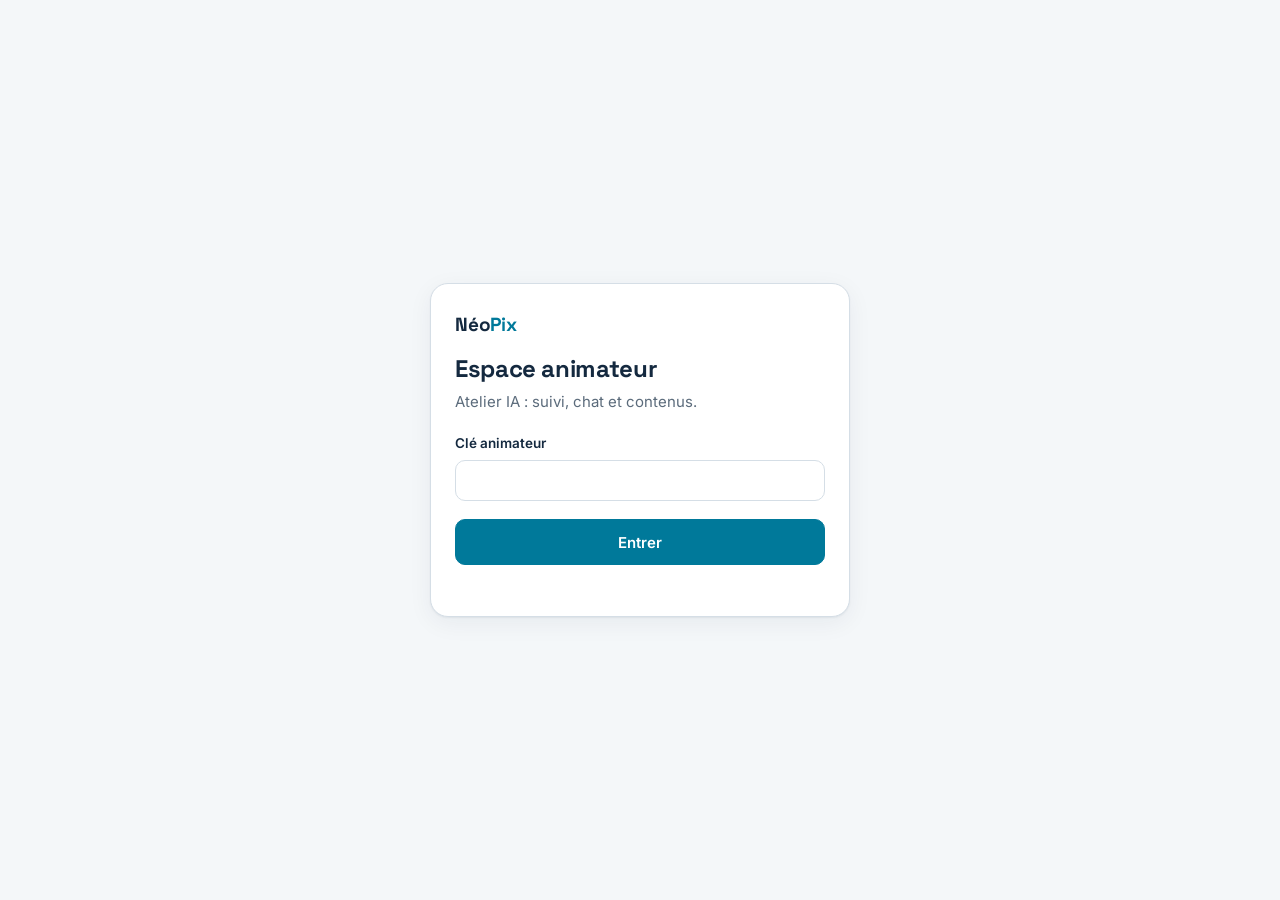
==== admin.html @ 46aa5258 "Add files via upload" ====
<!doctype html>
<html lang="fr">
<head>
<meta charset="utf-8">
<meta name="viewport" content="width=device-width,initial-scale=1,viewport-fit=cover">
<meta name="robots" content="noindex,nofollow">
<title>Animateur · Atelier IA NéoPix</title>
<link rel="preconnect" href="https://fonts.googleapis.com">
<link rel="stylesheet" href="https://fonts.googleapis.com/css2?family=Inter:wght@400;500;600&family=Space+Grotesk:wght@500;700&display=swap">
<link rel="stylesheet" href="style.css">
<style>
.wrap{max-width:1180px;margin:0 auto;padding:20px 16px 80px}
.tabs{display:flex;gap:4px;border-bottom:1px solid var(--line);margin:0 0 20px;overflow-x:auto}
.tabs button{border:0;background:transparent;color:var(--muted);font:600 14px var(--font-body);padding:12px 14px;border-bottom:2px solid transparent;cursor:pointer;white-space:nowrap}
.tabs button[aria-selected="true"]{color:var(--accent);border-bottom-color:var(--accent)}
.toolbar{display:flex;gap:10px;align-items:center;flex-wrap:wrap;margin:0 0 16px}
.toolbar select{width:auto;min-width:220px}
.stats{display:grid;grid-template-columns:repeat(auto-fit,minmax(150px,1fr));gap:10px;margin:0 0 18px}
.stat{background:var(--surface);border:1px solid var(--line);border-radius:var(--radius);padding:12px 14px}
.stat .v{font:700 26px var(--font-display);line-height:1.1}
.stat .l{font-size:12.5px;color:var(--muted)}
.card{background:var(--surface);border:1px solid var(--line);border-radius:var(--radius);box-shadow:var(--shadow)}
table{width:100%;border-collapse:collapse;font-size:14px}
th{text-align:left;font-size:12px;text-transform:uppercase;letter-spacing:.06em;color:var(--muted);font-weight:600;padding:10px 12px;border-bottom:1px solid var(--line)}
td{padding:10px 12px;border-bottom:1px solid var(--line);vertical-align:top}
tr:last-child td{border-bottom:0}
.dot{display:inline-block;width:9px;height:9px;border-radius:50%;background:var(--line);margin-right:6px}
.dot.on{background:var(--ok);box-shadow:0 0 0 3px var(--ok-soft)}
.minibar{display:flex;gap:3px}
.minibar i{width:16px;height:8px;border-radius:2px;background:var(--line)}
.minibar i.d{background:var(--ok)}
.minibar i.c{background:var(--accent)}
.detail{background:var(--surface-2);font-size:13.5px}
.detail dl{display:grid;grid-template-columns:minmax(160px,260px) 1fr;gap:6px 14px;margin:0}
.detail dt{color:var(--muted)}
.detail dd{margin:0;white-space:pre-wrap}
.tablewrap{overflow-x:auto}
.grid2{display:grid;grid-template-columns:300px minmax(0,1fr);gap:18px}
.modlist{list-style:none;margin:0;padding:8px}
.modlist li{display:flex;align-items:center;gap:6px;padding:4px}
.modlist li button.pick{flex:1;text-align:left;border:0;background:transparent;font:inherit;color:var(--ink);padding:8px 10px;border-radius:8px;cursor:pointer}
.modlist li button.pick[aria-current="true"]{background:var(--accent-soft);font-weight:600}
.editor{padding:18px}
.editor .two{display:grid;grid-template-columns:1fr 160px;gap:12px}
.field>.mediarow{display:flex;gap:8px;align-items:center;margin:0}
.mediarow input{flex:1}
.promptItem{display:flex;gap:8px;margin:0 0 8px}
.promptItem textarea{min-height:70px}
.help{font-size:12.5px;color:var(--muted);margin:-8px 0 14px}
.preview{border-top:1px solid var(--line);margin-top:18px;padding-top:18px}
.preview .module{padding:0;max-width:none}
.chatpanel{height:560px;display:flex;flex-direction:column;position:static;border:1px solid var(--line);border-radius:var(--radius)}
.sess{padding:14px 16px;border-bottom:1px solid var(--line);display:grid;grid-template-columns:1fr 1fr auto;gap:10px;align-items:end}
.sess:last-child{border-bottom:0}
.linkbox{font-size:13px;word-break:break-all;color:var(--muted);grid-column:1/-1}
@media (max-width:860px){.grid2{grid-template-columns:1fr}.sess{grid-template-columns:1fr}.editor .two{grid-template-columns:1fr}.detail dl{grid-template-columns:1fr}}
</style>
</head>
<body>

<section class="gate" id="gate" hidden>
  <form class="card" id="keyForm" style="width:100%;max-width:420px;padding:28px 24px;border-radius:18px">
    <div class="brand">Néo<b>Pix</b></div>
    <h1 style="font-size:24px;margin:18px 0 6px">Espace animateur</h1>
    <p class="muted" style="margin:0 0 20px">Atelier IA : suivi, chat et contenus.</p>
    <label class="field"><span>Clé animateur</span><input type="password" id="key" autocomplete="current-password" required></label>
    <button class="btn primary" type="submit" style="width:100%">Entrer</button>
    <p class="err" id="keyErr" role="alert"></p>
  </form>
</section>

<div id="app" hidden>
  <header class="topbar">
    <div class="brand">Néo<b>Pix</b></div>
    <div class="sp"><div class="session">Atelier IA · espace animateur</div></div>
    <a class="btn sm" href="./" target="_blank" rel="noopener">Voir l'espace participant</a>
    <button class="btn sm ghost" id="logout">Déconnexion</button>
  </header>

  <div class="wrap">
    <div class="tabs" role="tablist">
      <button role="tab" data-tab="suivi" aria-selected="true">Suivi en direct</button>
      <button role="tab" data-tab="chat" aria-selected="false">Chat <span class="badge" id="unread" style="position:static;margin-left:4px" hidden></span></button>
      <button role="tab" data-tab="contenu" aria-selected="false">Contenu</button>
      <button role="tab" data-tab="sessions" aria-selected="false">Sessions et codes</button>
    </div>

    <div class="toolbar" id="sessionBar">
      <label class="small muted" for="sessionSel">Session</label>
      <select id="sessionSel"></select>
      <span class="small muted" id="refreshInfo"></span>
    </div>

    <!-- Suivi -->
    <section data-panel="suivi">
      <div class="stats" id="stats"></div>
      <div class="card tablewrap"><table>
        <thead><tr><th>Participant</th><th>Avancée</th><th>Module en cours</th><th>Activité</th><th>Avis</th><th></th></tr></thead>
        <tbody id="rows"></tbody>
      </table></div>
    </section>

    <!-- Chat -->
    <section data-panel="chat" hidden>
      <div class="chat chatpanel">
        <div class="msgs" id="msgs"><p class="empty" id="msgsEmpty">Aucun message pour cette session.</p></div>
        <form id="chatForm"><textarea id="chatInput" placeholder="Écrire à tous les participants…" maxlength="1000" aria-label="Message"></textarea>
          <button class="btn primary" type="submit">Envoyer</button></form>
      </div>
    </section>

    <!-- Contenu -->
    <section data-panel="contenu" hidden>
      <div class="grid2">
        <div class="card">
          <ul class="modlist" id="modList"></ul>
          <div style="padding:0 12px 12px"><button class="btn sm" id="addMod" style="width:100%">+ Ajouter un module</button></div>
        </div>
        <form class="card editor" id="modForm">
          <div class="two">
            <label class="field"><span>Titre</span><input type="text" id="fTitle" maxlength="120" required></label>
            <label class="field"><span>Durée</span><input type="text" id="fDuration" maxlength="20" placeholder="15 min"></label>
          </div>
          <label class="field"><span>Résumé (une phrase)</span><input type="text" id="fSummary" maxlength="240"></label>
          <label class="field"><span>Présentation</span><textarea id="fBody" rows="12"></textarea></label>
          <p class="help">Mise en forme : <code>## Titre</code>, <code>- liste</code>, <code>1. liste numérotée</code>, <code>&gt; encadré</code>, <code>**gras**</code>, <code>[[plan]]</code> pour les 3 champs du plan d'action.</p>
          <label class="field"><span>Image (lien ou fichier)</span>
            <span class="mediarow"><input type="url" id="fImage" placeholder="https://… ou laisser vide pour l'illustration par défaut">
              <label class="btn sm">Importer<input type="file" accept="image/*" id="upImage" hidden></label></span></label>
          <label class="field"><span>Vidéo (YouTube, Vimeo ou fichier)</span>
            <span class="mediarow"><input type="url" id="fVideo" placeholder="https://www.youtube.com/watch?v=…">
              <label class="btn sm">Importer<input type="file" accept="video/mp4,video/webm" id="upVideo" hidden></label></span></label>
          <p class="help">Une vidéo remplace l'image en haut du module. Conseil : mettez vos vidéos sur YouTube en « non répertoriée », c'est gratuit et plus fluide. Import direct : 50 Mo maximum.</p>
          <div class="field"><span style="display:block;font-weight:600;font-size:13.5px;margin-bottom:6px">Modèles de demandes à copier</span>
            <div id="fPrompts"></div><button class="btn sm" type="button" id="addPrompt">+ Ajouter un modèle</button></div>
          <label class="field"><span>Type</span><select id="fKind"><option value="lesson">Module classique</option><option value="feedback">Questionnaire de retour</option></select></label>
          <div class="toolbar" style="margin:8px 0 0">
            <button class="btn primary" type="submit" id="saveMod">Enregistrer</button>
            <button class="btn danger" type="button" id="delMod">Supprimer le module</button>
            <span class="small" id="modStatus"></span>
          </div>
          <div class="preview"><div class="eyebrow">Aperçu</div><div class="module" id="preview"></div></div>
        </form>
      </div>
    </section>

    <!-- Sessions -->
    <section data-panel="sessions" hidden>
      <div class="card" id="sessList"></div>
      <h2 style="font-size:18px;margin:26px 0 10px">Nouvelle session</h2>
      <form class="card" id="newSess" style="padding:16px;display:grid;grid-template-columns:1fr 1fr auto;gap:10px;align-items:end">
        <label class="field" style="margin:0"><span>Nom</span><input type="text" id="nsLabel" placeholder="Atelier du 4 décembre" required></label>
        <label class="field" style="margin:0"><span>Code d'accès</span><input type="text" id="nsCode" placeholder="IA-DEC" required></label>
        <button class="btn primary" type="submit">Créer</button>
        <p class="err" id="nsErr" style="grid-column:1/-1;margin:0"></p>
      </form>
    </section>
  </div>
</div>

<div class="toast" id="toast" hidden role="status"></div>

<script src="shared.js"></script>
<script>
(function () {
  var $ = function (id) { return document.getElementById(id); };
  var KEY_STORE = "neopix_admin_key";
  var A = { key: store(KEY_STORE) || "", data: null, session: store("neopix_atelier_session") || "", tab: "suivi",
            open: {}, editId: null, lastMsg: 0, msgSession: null, unread: 0, timer: null };

  function toast(t) { var el = $("toast"); el.textContent = t; el.hidden = false; clearTimeout(toast.t); toast.t = setTimeout(function () { el.hidden = true; }, 2600); }
  function participantURL(code) { return new URL("./?code=" + encodeURIComponent(code), location.href).href.replace("admin.html", ""); }

  /* ---------- Connexion ---------- */
  $("keyForm").addEventListener("submit", async function (e) {
    e.preventDefault(); $("keyErr").textContent = "";
    A.key = $("key").value.trim();
    try { await load(); store(KEY_STORE, A.key); start(); } catch (err) { $("keyErr").textContent = err.message; }
  });
  $("logout").addEventListener("click", function () { store(KEY_STORE, null); location.reload(); });

  async function load() {
    A.data = await rpc("atelier_admin_overview", { p_key: A.key });
    var ids = A.data.sessions.map(function (s) { return s.id; });
    if (ids.indexOf(A.session) < 0) A.session = ids[0] || "";
    $("refreshInfo").textContent = "Actualisé à " + new Date().toLocaleTimeString("fr-FR");
  }
  function start() {
    $("gate").hidden = true; $("app").hidden = false;
    renderAll(); pollChat();
    clearInterval(A.timer);
    A.timer = setInterval(async function () {
      if (document.hidden) return;
      try { await load(); if (A.tab === "suivi") renderSuivi(); renderSessionSel(); } catch (e) {}
      pollChat();
    }, 5000);
  }

  /* ---------- Onglets ---------- */
  document.querySelectorAll("[data-tab]").forEach(function (b) {
    b.addEventListener("click", function () {
      A.tab = b.dataset.tab;
      document.querySelectorAll("[data-tab]").forEach(function (x) { x.setAttribute("aria-selected", x === b); });
      document.querySelectorAll("[data-panel]").forEach(function (p) { p.hidden = p.dataset.panel !== A.tab; });
      $("sessionBar").hidden = A.tab === "contenu" || A.tab === "sessions";
      if (A.tab === "chat") { A.unread = 0; updateBadge(); var box = $("msgs"); box.scrollTop = box.scrollHeight; }
      renderAll();
    });
  });

  function curSession() { return (A.data.sessions || []).find(function (s) { return s.id === A.session; }); }
  function renderAll() { renderSessionSel(); renderSuivi(); renderModList(); renderSessions(); }

  function renderSessionSel() {
    var sel = $("sessionSel"), html = A.data.sessions.map(function (s) {
      return '<option value="' + s.id + '"' + (s.id === A.session ? " selected" : "") + '>' + esc(s.label) + " · code " + esc(s.code) + (s.active ? "" : " (fermée)") + "</option>";
    }).join("");
    if (sel.dataset.h !== html) { sel.innerHTML = html; sel.dataset.h = html; }
  }
  $("sessionSel").addEventListener("change", function () {
    A.session = this.value; store("neopix_atelier_session", A.session);
    A.lastMsg = 0; $("msgs").innerHTML = '<p class="empty" id="msgsEmpty">Aucun message pour cette session.</p>';
    renderSuivi(); pollChat();
  });

  /* ---------- Suivi ---------- */
  function online(p) { return Date.now() - new Date(p.last_seen).getTime() < 60000; }
  function renderSuivi() {
    var s = curSession(), mods = A.data.modules;
    if (!s) { $("stats").innerHTML = ""; $("rows").innerHTML = '<tr><td colspan="6" class="muted">Créez d\'abord une session dans l\'onglet « Sessions et codes ».</td></tr>'; return; }
    var ps = s.participants, n = ps.length;
    var doneCount = function (p) { var d = (p.progress && p.progress.done) || {}; return mods.filter(function (m) { return d[m.id]; }).length; };
    var fb = ps.filter(function (p) { return p.feedback && p.feedback.note; });
    var avgNote = fb.length ? (fb.reduce(function (a, p) { return a + (+p.feedback.note || 0); }, 0) / fb.length).toFixed(1) : "–";
    var pay = fb.filter(function (p) { return p.feedback.prix && p.feedback.prix !== "Rien"; }).length;
    var suite = fb.filter(function (p) { return p.feedback.suite === "Oui, contactez-moi"; }).length;
    var avgProg = n ? Math.round(ps.reduce(function (a, p) { return a + doneCount(p); }, 0) / n / (mods.length || 1) * 100) : 0;
    $("stats").innerHTML = [
      [n, "participants"], [ps.filter(online).length, "en ligne maintenant"], [avgProg + " %", "avancée moyenne"],
      [fb.length + "/" + n, "avis reçus"], [avgNote, "note moyenne /10"],
      [fb.length ? Math.round(pay / fb.length * 100) + " %" : "–", "prêts à payer"], [suite, "demandes de suite"]
    ].map(function (x) { return '<div class="stat"><div class="v">' + x[0] + '</div><div class="l">' + x[1] + "</div></div>"; }).join("");

    if (!n) { $("rows").innerHTML = '<tr><td colspan="6" class="muted">Personne n\'est encore connecté. Lien à partager : <strong>' + esc(participantURL(s.code)) + "</strong></td></tr>"; return; }
    var rows = "";
    ps.forEach(function (p) {
      var d = (p.progress && p.progress.done) || {};
      var cur = mods.find(function (m) { return m.id === p.current_module; });
      var bar = mods.map(function (m) { return '<i class="' + (d[m.id] ? "d" : m.id === p.current_module ? "c" : "") + '" title="' + esc(m.title) + '"></i>'; }).join("");
      rows += '<tr><td><strong>' + esc(p.name) + "</strong><br><span class=\"muted small\">" + esc(p.business || "—") + "</span></td>" +
        '<td><div class="minibar">' + bar + '</div><span class="small muted">' + doneCount(p) + "/" + mods.length + "</span></td>" +
        "<td>" + (cur ? esc(cur.title) : "—") + "</td>" +
        '<td><span class="dot' + (online(p) ? " on" : "") + '"></span>' + (online(p) ? "En ligne" : timeAgo(p.last_seen)) + "</td>" +
        "<td>" + (p.feedback && p.feedback.note ? "<strong>" + esc(p.feedback.note) + "/10</strong>" : '<span class="muted">—</span>') + "</td>" +
        '<td><button class="btn sm" data-toggle="' + p.id + '">' + (A.open[p.id] ? "Masquer" : "Détails") + "</button></td></tr>";
      if (A.open[p.id]) {
        var plan = ((p.progress && p.progress.plan) || []).filter(Boolean);
        var items = [["Plan d'action", plan.length ? plan.map(function (x, i) { return (i + 1) + ". " + x; }).join("\n") : "Pas encore rempli"],
                     ["Connecté depuis", new Date(p.created_at).toLocaleString("fr-FR")]];
        FEEDBACK_QUESTIONS.forEach(function (q) { if (p.feedback && p.feedback[q.id]) items.push([q.label, p.feedback[q.id]]); });
        rows += '<tr class="detail"><td colspan="6"><dl>' + items.map(function (x) { return "<dt>" + esc(x[0]) + "</dt><dd>" + esc(x[1]) + "</dd>"; }).join("") + "</dl>" +
          '<button class="btn sm danger" style="margin-top:12px" data-delp="' + p.id + '">Retirer ce participant</button></td></tr>';
      }
    });
    $("rows").innerHTML = rows;
  }
  $("rows").addEventListener("click", async function (e) {
    var t = e.target.closest("[data-toggle]"), d = e.target.closest("[data-delp]");
    if (t) { A.open[t.dataset.toggle] = !A.open[t.dataset.toggle]; renderSuivi(); }
    if (d && confirm("Retirer ce participant et ses réponses ? Cette action est définitive.")) {
      try { await rpc("atelier_admin_participant_delete", { p_key: A.key, p_id: d.dataset.delp }); await load(); renderSuivi(); toast("Participant retiré."); } catch (err) { toast(err.message); }
    }
  });

  /* ---------- Chat ---------- */
  function updateBadge() { var b = $("unread"); b.hidden = !A.unread; b.textContent = A.unread; }
  async function pollChat() {
    if (!A.session) return;
    var sid = A.session;
    try {
      var list = await rpc("atelier_chat", { p_token: null, p_key: A.key, p_session: sid, p_after: A.lastMsg });
      if (sid !== A.session || !list.length) return;
      var box = $("msgs"), first = A.lastMsg === 0;
      $("msgsEmpty") && ($("msgsEmpty").hidden = true);
      list.forEach(function (m) {
        if (m.id <= A.lastMsg) return; A.lastMsg = m.id;
        var el = document.createElement("div");
        el.className = "msg" + (m.is_staff ? " mine" : "");
        el.innerHTML = '<p class="who">' + (m.is_staff ? "Vous (animateur)" : esc(m.author)) + " · " + hhmm(m.created_at) + '</p><div class="bubble"></div>';
        el.querySelector(".bubble").textContent = m.body; box.appendChild(el);
        if (!first && !m.is_staff && A.tab !== "chat") A.unread++;
      });
      updateBadge(); box.scrollTop = box.scrollHeight;
    } catch (e) {}
  }
  $("chatForm").addEventListener("submit", async function (e) {
    e.preventDefault(); var t = $("chatInput").value.trim(); if (!t || !A.session) return;
    $("chatInput").value = "";
    try { await rpc("atelier_send", { p_token: null, p_key: A.key, p_session: A.session, p_body: t }); pollChat(); }
    catch (err) { $("chatInput").value = t; toast(err.message); }
  });
  $("chatInput").addEventListener("keydown", function (e) { if (e.key === "Enter" && !e.shiftKey) { e.preventDefault(); $("chatForm").requestSubmit(); } });

  /* ---------- Contenu ---------- */
  function renderModList() {
    var mods = A.data.modules;
    if (!A.editId && mods[0]) { A.editId = mods[0].id; fillForm(mods[0]); }
    $("modList").innerHTML = mods.map(function (m, i) {
      return '<li><button class="pick" type="button" data-pick="' + esc(m.id) + '" aria-current="' + (m.id === A.editId) + '">' + (i + 1) + ". " + esc(m.title) + "</button>" +
        '<button class="btn sm ghost" type="button" data-move="' + i + ':-1" aria-label="Monter"' + (i ? "" : " disabled") + ">↑</button>" +
        '<button class="btn sm ghost" type="button" data-move="' + i + ':1" aria-label="Descendre"' + (i < mods.length - 1 ? "" : " disabled") + ">↓</button></li>";
    }).join("");
  }
  $("modList").addEventListener("click", async function (e) {
    var p = e.target.closest("[data-pick]"), mv = e.target.closest("[data-move]");
    if (p) { var m = A.data.modules.find(function (x) { return x.id === p.dataset.pick; }); A.editId = m.id; fillForm(m); renderModList(); }
    if (mv) {
      var parts = mv.dataset.move.split(":"), i = +parts[0], j = i + (+parts[1]), mods = A.data.modules.slice();
      var tmp = mods[i]; mods[i] = mods[j]; mods[j] = tmp;
      try {
        for (var k = 0; k < mods.length; k++) {
          if (mods[k].position !== (k + 1) * 10) await rpc("atelier_admin_module", { p_key: A.key, p_module: Object.assign({}, mods[k], { position: (k + 1) * 10 }) });
        }
        await load(); renderModList();
      } catch (err) { toast(err.message); }
    }
  });
  $("addMod").addEventListener("click", function () {
    A.editId = "";
    fillForm({ id: "", title: "Nouveau module", duration: "10 min", summary: "", body: "## Titre de section\nVotre texte ici.", prompts: [], image_url: "", video_url: "", kind: "lesson",
               position: ((A.data.modules.length + 1) * 10) });
    renderModList(); $("fTitle").focus(); $("fTitle").select();
  });

  function promptRow(v) {
    var d = document.createElement("div"); d.className = "promptItem";
    d.innerHTML = '<textarea maxlength="2000" aria-label="Modèle de demande"></textarea><button class="btn sm ghost" type="button" aria-label="Supprimer ce modèle">✕</button>';
    d.querySelector("textarea").value = v || "";
    d.querySelector("button").onclick = function () { d.remove(); updatePreview(); };
    d.querySelector("textarea").addEventListener("input", updatePreview);
    $("fPrompts").appendChild(d);
  }
  $("addPrompt").addEventListener("click", function () { promptRow(""); });

  var editing = null;
  function fillForm(m) {
    editing = m;
    $("fTitle").value = m.title || ""; $("fDuration").value = m.duration || ""; $("fSummary").value = m.summary || "";
    $("fBody").value = m.body || ""; $("fImage").value = m.image_url || ""; $("fVideo").value = m.video_url || ""; $("fKind").value = m.kind || "lesson";
    $("fPrompts").innerHTML = ""; (m.prompts || []).forEach(promptRow);
    $("delMod").hidden = !m.id; $("modStatus").textContent = "";
    updatePreview();
  }
  function formModule() {
    return { id: editing && editing.id || "", position: editing && editing.position || 100,
      title: $("fTitle").value.trim(), duration: $("fDuration").value.trim(), summary: $("fSummary").value.trim(), body: $("fBody").value,
      image_url: $("fImage").value.trim(), video_url: $("fVideo").value.trim(), kind: $("fKind").value,
      prompts: Array.prototype.map.call($("fPrompts").querySelectorAll("textarea"), function (t) { return t.value.trim(); }).filter(Boolean) };
  }
  function updatePreview() {
    var m = formModule(), idx = Math.max(0, A.data.modules.findIndex(function (x) { return x.id === m.id; }));
    $("preview").innerHTML = '<h1 style="font-size:26px">' + esc(m.title) + "</h1>" + (m.summary ? '<p class="lead">' + esc(m.summary) + "</p>" : "") +
      (m.video_url ? videoHTML(m.video_url) : m.image_url ? '<div class="media"><img src="' + esc(m.image_url) + '" alt=""></div>' : '<div class="media">' + defaultArt(idx) + "</div>") +
      '<div class="body">' + renderBody(m.body).replace('<div data-slot="plan"></div>', '<div class="plan muted small">[Ici : les 3 champs du plan d\'action]</div>') + "</div>" +
      (m.prompts.length ? '<section class="prompts"><h2>Modèles à copier</h2>' + m.prompts.map(function (p) { return '<div class="prompt"><p>' + esc(p) + "</p></div>"; }).join("") + "</section>" : "") +
      (m.kind === "feedback" ? '<div class="plan muted small">[Ici : le questionnaire de retour en ' + FEEDBACK_QUESTIONS.length + " questions]</div>" : "");
  }
  ["fTitle", "fSummary", "fBody", "fImage", "fVideo", "fKind"].forEach(function (id) { $(id).addEventListener("input", function () { clearTimeout(updatePreview.t); updatePreview.t = setTimeout(updatePreview, 250); }); });

  $("modForm").addEventListener("submit", async function (e) {
    e.preventDefault(); $("saveMod").disabled = true; $("modStatus").textContent = "Enregistrement…";
    try {
      var id = await rpc("atelier_admin_module", { p_key: A.key, p_module: formModule() });
      await load(); A.editId = id; fillForm(A.data.modules.find(function (m) { return m.id === id; })); renderModList();
      $("modStatus").textContent = "Enregistré ✓ Les participants le voient au prochain changement de module.";
    } catch (err) { $("modStatus").textContent = err.message; }
    $("saveMod").disabled = false;
  });
  $("delMod").addEventListener("click", async function () {
    if (!editing || !editing.id || !confirm("Supprimer définitivement le module « " + editing.title + " » ?")) return;
    try { await rpc("atelier_admin_module_delete", { p_key: A.key, p_id: editing.id }); await load(); A.editId = null; renderModList(); toast("Module supprimé."); } catch (err) { toast(err.message); }
  });

  async function upload(file, field) {
    if (file.size > 50 * 1024 * 1024) { toast("Fichier trop lourd (50 Mo maximum). Pour une vidéo, utilisez YouTube."); return; }
    $("modStatus").textContent = "Import en cours…";
    try {
      var ticket = await rpc("atelier_admin_upload_ticket", { p_key: A.key });
      var safe = file.name.toLowerCase().replace(/[^a-z0-9.]+/g, "-").replace(/^-+/, "");
      var path = ticket + "/" + Date.now() + "-" + safe;
      var r = await fetch(SB_URL + "/storage/v1/object/" + MEDIA_BUCKET + "/" + path, { method: "POST",
        headers: { "apikey": SB_KEY, "Authorization": "Bearer " + SB_KEY, "Content-Type": file.type, "x-upsert": "false" }, body: file });
      if (!r.ok) throw new Error("Import refusé (" + r.status + "). Vérifiez le format : image ou vidéo MP4/WebM.");
      $(field).value = SB_URL + "/storage/v1/object/public/" + MEDIA_BUCKET + "/" + path;
      updatePreview(); $("modStatus").textContent = "Fichier importé. Pensez à enregistrer le module.";
    } catch (err) { $("modStatus").textContent = err.message; }
  }
  $("upImage").addEventListener("change", function () { if (this.files[0]) upload(this.files[0], "fImage"); this.value = ""; });
  $("upVideo").addEventListener("change", function () { if (this.files[0]) upload(this.files[0], "fVideo"); this.value = ""; });

  /* ---------- Sessions ---------- */
  function renderSessions() {
    if (A.tab !== "sessions") return;
    var list = A.data.sessions;
    $("sessList").innerHTML = list.length ? list.map(function (s) {
      return '<form class="sess" data-sid="' + s.id + '">' +
        '<label class="field" style="margin:0"><span>Nom</span><input type="text" name="label" value="' + esc(s.label) + '"></label>' +
        '<label class="field" style="margin:0"><span>Code d\'accès</span><input type="text" name="code" value="' + esc(s.code) + '"></label>' +
        '<div class="toolbar" style="margin:0"><label class="small"><input type="checkbox" name="active"' + (s.active ? " checked" : "") + "> Ouverte</label>" +
        '<button class="btn sm primary" type="submit">Enregistrer</button><button class="btn sm danger" type="button" data-dels="' + s.id + '">Supprimer</button></div>' +
        '<div class="linkbox">Lien participant : <strong>' + esc(participantURL(s.code)) + '</strong> <button class="btn sm" type="button" data-copylink="' + esc(participantURL(s.code)) + '">Copier le lien</button> · ' +
        s.participants.length + " participant(s)</div></form>";
    }).join("") : '<p class="muted" style="padding:16px;margin:0">Aucune session.</p>';
  }
  $("sessList").addEventListener("submit", async function (e) {
    e.preventDefault(); var f = e.target;
    try {
      await rpc("atelier_admin_session", { p_key: A.key, p_id: f.dataset.sid, p_label: f.label.value, p_code: f.code.value, p_active: f.active.checked });
      await load(); renderAll(); toast("Session enregistrée.");
    } catch (err) { toast(err.message); }
  });
  $("sessList").addEventListener("click", async function (e) {
    var c = e.target.closest("[data-copylink]"), d = e.target.closest("[data-dels]");
    if (c) navigator.clipboard.writeText(c.dataset.copylink).then(function () { toast("Lien copié."); });
    if (d && confirm("Supprimer cette session, ses participants, leurs réponses et le chat ? Cette action est définitive.")) {
      try { await rpc("atelier_admin_session_delete", { p_key: A.key, p_id: d.dataset.dels }); await load(); renderAll(); toast("Session supprimée."); } catch (err) { toast(err.message); }
    }
  });
  $("newSess").addEventListener("submit", async function (e) {
    e.preventDefault(); $("nsErr").textContent = "";
    try {
      A.session = await rpc("atelier_admin_session", { p_key: A.key, p_id: null, p_label: $("nsLabel").value, p_code: $("nsCode").value, p_active: true });
      store("neopix_atelier_session", A.session); A.lastMsg = 0;
      $("nsLabel").value = ""; $("nsCode").value = ""; await load(); renderAll(); toast("Session créée.");
    } catch (err) { $("nsErr").textContent = err.message; }
  });

  /* ---------- Démarrage ---------- */
  (async function () {
    if (!A.key) { $("gate").hidden = false; return; }
    try { await load(); start(); } catch (err) { $("gate").hidden = false; if (err.code !== "forbidden") $("keyErr").textContent = err.message; }
  })();
})();
</script>
</body>
</html>
---- style.css ----
/* Atelier IA NéoPix — styles communs (participant + animateur) */
:root{
  --bg:#f4f7f9;--surface:#ffffff;--surface-2:#eef3f6;--ink:#14293f;--muted:#5b6b7b;--line:#d5dee6;
  --accent:#00799a;--accent-ink:#ffffff;--accent-soft:#dff1f6;--ok:#1f7a4d;--ok-soft:#e1f3ea;--warn:#a65a00;--warn-soft:#fbeedd;--danger:#b3261e;
  --font-display:"Space Grotesk","Segoe UI",system-ui,sans-serif;--font-body:"Inter","Segoe UI",system-ui,sans-serif;
  --radius:12px;--shadow:0 1px 2px rgba(20,41,63,.06),0 6px 24px rgba(20,41,63,.06);
}
@media (prefers-color-scheme: dark){:root:not([data-theme="light"]){
  --bg:#0c1824;--surface:#12253a;--surface-2:#173049;--ink:#e6eef5;--muted:#98abbc;--line:#27415a;
  --accent:#3cc7e3;--accent-ink:#06202b;--accent-soft:#12394c;--ok:#5fd19b;--ok-soft:#123a2a;--warn:#f0b860;--warn-soft:#3a2c14;--danger:#ff8a80;
  --shadow:none;color-scheme:dark}}
:root[data-theme="dark"]{
  --bg:#0c1824;--surface:#12253a;--surface-2:#173049;--ink:#e6eef5;--muted:#98abbc;--line:#27415a;
  --accent:#3cc7e3;--accent-ink:#06202b;--accent-soft:#12394c;--ok:#5fd19b;--ok-soft:#123a2a;--warn:#f0b860;--warn-soft:#3a2c14;--danger:#ff8a80;
  --shadow:none;color-scheme:dark}
*{box-sizing:border-box}
html,body{margin:0}
body{background:var(--bg);color:var(--ink);font:15px/1.55 var(--font-body);-webkit-font-smoothing:antialiased}
[hidden]{display:none!important}
h1,h2,h3{font-family:var(--font-display);letter-spacing:-.015em;line-height:1.2;text-wrap:balance}
a{color:var(--accent)}
:focus-visible{outline:2px solid var(--accent);outline-offset:2px;border-radius:4px}
.brand{font:700 19px var(--font-display);letter-spacing:-.01em;white-space:nowrap}
.brand b{color:var(--accent)}
.muted{color:var(--muted)}
.small{font-size:13px}

/* Boutons et champs */
.btn{display:inline-flex;align-items:center;justify-content:center;gap:8px;border:1px solid var(--line);background:var(--surface);color:var(--ink);
  font:600 14px var(--font-body);padding:9px 14px;border-radius:10px;cursor:pointer;text-decoration:none;min-height:40px}
.btn:hover{border-color:var(--accent)}
.btn.primary{background:var(--accent);border-color:var(--accent);color:var(--accent-ink)}
.btn.primary:hover{filter:brightness(1.07)}
.btn.ghost{background:transparent;border-color:transparent}
.btn.ghost:hover{background:var(--surface-2)}
.btn.danger{color:var(--danger)}
.btn.sm{min-height:32px;padding:5px 10px;font-size:13px}
.btn:disabled{opacity:.55;cursor:default}
.btn svg{width:18px;height:18px;flex:none}
label.field{display:block;margin:0 0 14px}
label.field>span{display:block;font-weight:600;font-size:13.5px;margin-bottom:6px}
input[type=text],input[type=password],input[type=url],input[type=number],textarea,select{width:100%;font:15px var(--font-body);color:var(--ink);
  background:var(--surface);border:1px solid var(--line);border-radius:10px;padding:10px 12px}
textarea{resize:vertical;min-height:90px;line-height:1.5}
input:focus,textarea:focus,select:focus{outline:none;border-color:var(--accent);box-shadow:0 0 0 3px var(--accent-soft)}
.err{color:var(--danger);font-size:13.5px;min-height:1.2em;margin:6px 0 0}

/* Écran d'accès */
.gate{min-height:100vh;min-height:100dvh;display:grid;place-items:center;padding:24px 16px}
.gate .card{width:100%;max-width:420px;background:var(--surface);border:1px solid var(--line);border-radius:18px;padding:28px 24px;box-shadow:var(--shadow)}
.gate h1{font-size:26px;margin:18px 0 6px}
.gate p.lead{margin:0 0 22px;color:var(--muted)}
.gate .btn.primary{width:100%;margin-top:4px;min-height:46px;font-size:15px}

/* Structure de l'application */
.topbar{position:sticky;top:0;z-index:30;background:var(--surface);border-bottom:1px solid var(--line);
  padding:10px max(16px,env(safe-area-inset-left,0px));display:flex;align-items:center;gap:12px}
.topbar .sp{flex:1;min-width:0}
.topbar .session{font-size:13px;color:var(--muted);white-space:nowrap;overflow:hidden;text-overflow:ellipsis}
.prog{display:flex;align-items:center;gap:10px;font-size:12.5px;color:var(--muted);white-space:nowrap}
.prog .track{width:120px;height:6px;background:var(--line);border-radius:3px;overflow:hidden}
.prog .fill{height:100%;width:0;background:var(--accent);transition:width .35s}
.iconbtn{position:relative;border:1px solid var(--line);background:var(--surface);color:var(--ink);width:40px;height:40px;border-radius:10px;
  display:inline-grid;place-items:center;cursor:pointer;flex:none}
.iconbtn:hover{border-color:var(--accent)}
.iconbtn svg{width:20px;height:20px}
.badge{position:absolute;top:-6px;right:-6px;min-width:18px;height:18px;padding:0 5px;border-radius:9px;background:var(--danger);color:#fff;
  font:700 11px/18px var(--font-body);text-align:center}

.layout{display:grid;grid-template-columns:280px minmax(0,1fr);max-width:1240px;margin:0 auto;min-height:calc(100vh - 61px)}
.layout.with-chat{grid-template-columns:280px minmax(0,1fr) 340px}
.toc{border-right:1px solid var(--line);padding:20px 12px;position:sticky;top:61px;align-self:start;max-height:calc(100vh - 61px);overflow:auto}
.toc h2{font-size:12px;text-transform:uppercase;letter-spacing:.08em;color:var(--muted);margin:0 10px 10px;font-family:var(--font-body)}
.toc ol{list-style:none;margin:0;padding:0}
.toc button{width:100%;display:flex;gap:10px;align-items:flex-start;text-align:left;border:0;background:transparent;color:var(--ink);
  padding:10px;border-radius:10px;cursor:pointer;font:inherit}
.toc button:hover{background:var(--surface-2)}
.toc button[aria-current="true"]{background:var(--accent-soft)}
.toc .num{flex:none;width:26px;height:26px;border-radius:50%;border:1.5px solid var(--line);display:grid;place-items:center;font:600 12px var(--font-body);color:var(--muted);background:var(--surface)}
.toc button[data-done="1"] .num{background:var(--ok);border-color:var(--ok);color:#fff}
.toc button[aria-current="true"] .num{border-color:var(--accent);color:var(--accent)}
.toc button[data-done="1"][aria-current="true"] .num{color:#fff}
.toc .t{font-weight:600;font-size:14px;line-height:1.3}
.toc .d{font-size:12.5px;color:var(--muted)}

main.module{padding:28px 32px 80px;max-width:780px;width:100%;margin:0 auto}
.eyebrow{font-size:12.5px;font-weight:600;color:var(--accent);text-transform:uppercase;letter-spacing:.08em}
.module h1{font-size:clamp(26px,4vw,34px);margin:6px 0 8px}
.module .lead{font-size:17px;color:var(--muted);margin:0 0 20px}
.media{border-radius:var(--radius);overflow:hidden;border:1px solid var(--line);margin:0 0 22px;background:var(--surface)}
.media img{display:block;width:100%;max-height:360px;object-fit:cover}
.media .art{display:block;width:100%;height:auto;aspect-ratio:600/220}
.video{position:relative;aspect-ratio:16/9;border-radius:var(--radius);overflow:hidden;background:#000;margin:0 0 22px}
.video iframe,.video video{position:absolute;inset:0;width:100%;height:100%;border:0}
.body h2{font-size:20px;margin:28px 0 8px}
.body p{margin:0 0 12px}
.body ul,.body ol{margin:0 0 14px;padding-left:22px}
.body li{margin:4px 0}
.callout{border-left:4px solid var(--accent);background:var(--accent-soft);padding:12px 14px;border-radius:0 10px 10px 0;font-weight:500}
.prompts{margin:24px 0 0}
.prompts h2{font-size:18px;margin:0 0 10px}
.prompt{background:var(--surface);border:1px solid var(--line);border-radius:var(--radius);padding:14px 14px 10px;margin:0 0 10px}
.prompt p{margin:0 0 10px;white-space:pre-wrap;font-size:14.5px}
.prompt .row{display:flex;justify-content:space-between;align-items:center;gap:8px}
.prompt .row span{font-size:12.5px;color:var(--muted)}
.plan{background:var(--surface);border:1px solid var(--line);border-radius:var(--radius);padding:16px;margin:8px 0 0}
.plan label.field:last-child{margin-bottom:0}
.saved{font-size:12.5px;color:var(--ok)}
.navrow{display:flex;justify-content:space-between;gap:10px;margin-top:32px;padding-top:20px;border-top:1px solid var(--line);flex-wrap:wrap}
.donetag{display:inline-flex;align-items:center;gap:6px;color:var(--ok);font-weight:600;font-size:14px}
.choices{display:flex;flex-wrap:wrap;gap:8px}
.choices label{display:inline-flex;align-items:center;gap:6px;border:1px solid var(--line);border-radius:999px;padding:7px 12px;cursor:pointer;background:var(--surface);font-size:14px}
.choices input{accent-color:var(--accent)}
.choices label:has(input:checked){border-color:var(--accent);background:var(--accent-soft)}
.scale{display:grid;grid-template-columns:repeat(10,1fr);gap:6px}
.scale label{justify-content:center;padding:8px 0;border-radius:10px}
.scale input{position:absolute;opacity:0;pointer-events:none}

/* Chat */
.chat{border-left:1px solid var(--line);background:var(--surface);position:sticky;top:61px;height:calc(100vh - 61px);display:flex;flex-direction:column}
.chat header{display:flex;align-items:center;justify-content:space-between;padding:14px 16px;border-bottom:1px solid var(--line)}
.chat header h2{font-size:16px;margin:0}
.msgs{flex:1;overflow-y:auto;padding:14px 16px;display:flex;flex-direction:column;gap:10px}
.msg{max-width:88%;align-self:flex-start}
.msg .who{font-size:12px;color:var(--muted);margin:0 0 3px}
.msg .bubble{background:var(--surface-2);border-radius:12px 12px 12px 4px;padding:8px 12px;white-space:pre-wrap;word-wrap:break-word;font-size:14.5px}
.msg.mine{align-self:flex-end}
.msg.mine .who{text-align:right}
.msg.mine .bubble{background:var(--accent);color:var(--accent-ink);border-radius:12px 12px 4px 12px}
.msg.staff .bubble{background:var(--warn-soft);border:1px solid var(--warn)}
.msg.staff .who{color:var(--warn);font-weight:600}
.chat form{display:flex;gap:8px;padding:12px;border-top:1px solid var(--line)}
.chat textarea{min-height:42px;max-height:120px;height:42px;resize:none;padding:9px 12px}
.empty{color:var(--muted);text-align:center;margin:auto;font-size:14px;padding:20px}

.mobile-only{display:none}
@media (max-width:1100px){
  .layout.with-chat{grid-template-columns:260px minmax(0,1fr)}
  .layout.with-chat .chat{position:fixed;right:0;top:61px;bottom:0;width:min(380px,100%);height:auto;z-index:40;box-shadow:-8px 0 30px rgba(0,0,0,.15)}
}
@media (max-width:860px){
  .mobile-only{display:inline-grid}
  .layout,.layout.with-chat{grid-template-columns:minmax(0,1fr)}
  .toc{position:fixed;inset:61px 0 0 0;max-height:none;background:var(--surface);z-index:35;border-right:0;display:none}
  .toc.open{display:block}
  main.module{padding:20px 16px 64px}
  .prog .track{width:60px}
  .topbar .session{display:none}
  .layout.with-chat .chat{width:100%}
  .scale{grid-template-columns:repeat(5,1fr)}
}

/* Toast */
.toast{position:fixed;left:50%;bottom:24px;transform:translateX(-50%);background:var(--ink);color:var(--bg);padding:10px 16px;border-radius:10px;
  font-size:14px;z-index:100;box-shadow:var(--shadow);max-width:calc(100% - 32px)}
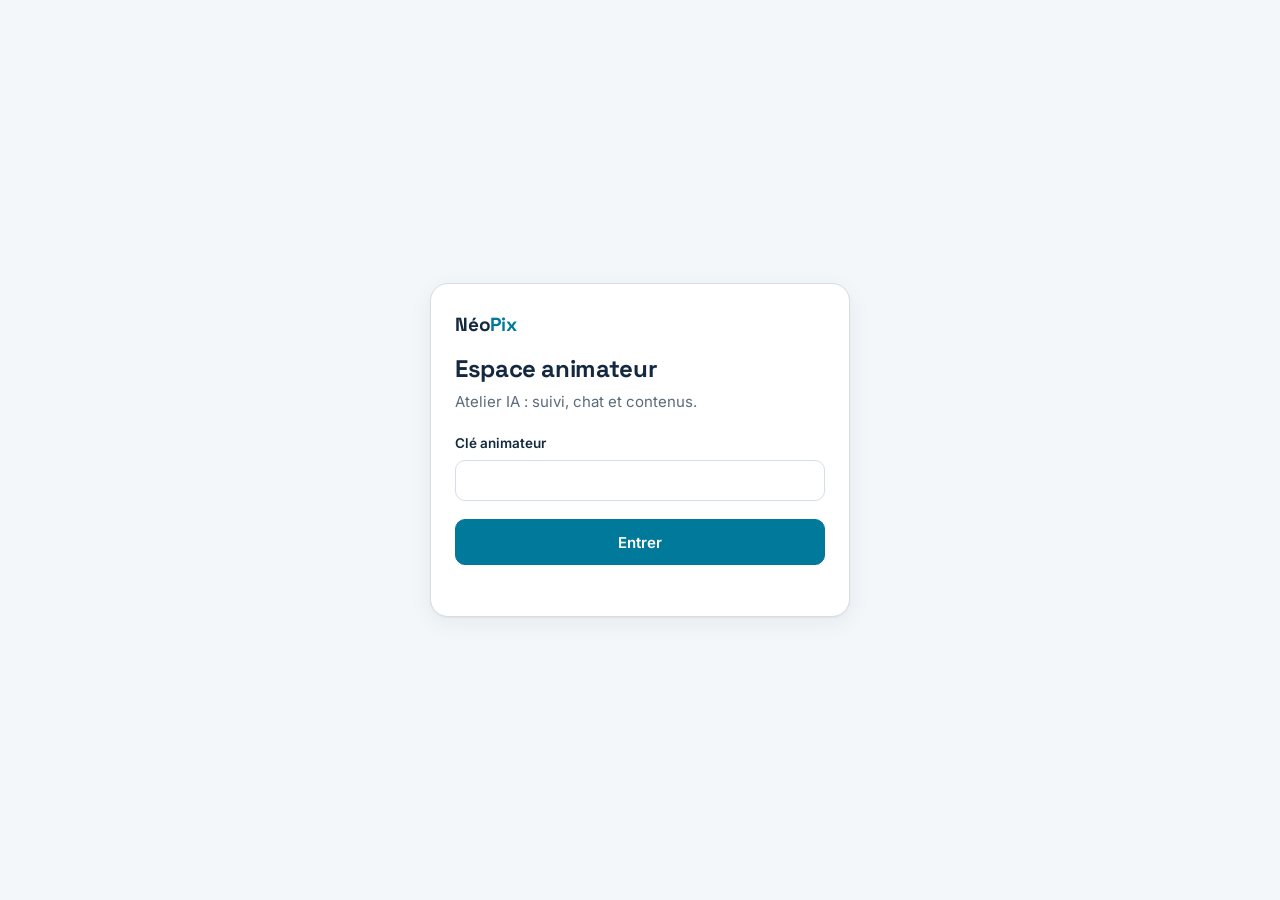
==== commit 147bfcdf: "Version 1.1 : sécurité, RGPD, export et vérification intégrée Co-Authored-By: Claude Opus 5.5 <norep" ====
--- a/admin.html
+++ b/admin.html
@@ -5,8 +5,6 @@
 <meta name="viewport" content="width=device-width,initial-scale=1,viewport-fit=cover">
 <meta name="robots" content="noindex,nofollow">
 <title>Animateur · Atelier IA NéoPix</title>
-<link rel="preconnect" href="https://fonts.googleapis.com">
-<link rel="stylesheet" href="https://fonts.googleapis.com/css2?family=Inter:wght@400;500;600&family=Space+Grotesk:wght@500;700&display=swap">
 <link rel="stylesheet" href="style.css">
 <style>
 .wrap{max-width:1180px;margin:0 auto;padding:20px 16px 80px}
@@ -50,10 +48,10 @@
 .preview{border-top:1px solid var(--line);margin-top:18px;padding-top:18px}
 .preview .module{padding:0;max-width:none}
 .chatpanel{height:560px;display:flex;flex-direction:column;position:static;border:1px solid var(--line);border-radius:var(--radius)}
-.sess{padding:14px 16px;border-bottom:1px solid var(--line);display:grid;grid-template-columns:1fr 1fr auto;gap:10px;align-items:end}
+.sess{padding:14px 16px;border-bottom:1px solid var(--line);display:grid;grid-template-columns:1fr 1fr 100px auto;gap:10px;align-items:end}
 .sess:last-child{border-bottom:0}
 .linkbox{font-size:13px;word-break:break-all;color:var(--muted);grid-column:1/-1}
-@media (max-width:860px){.grid2{grid-template-columns:1fr}.sess{grid-template-columns:1fr}.editor .two{grid-template-columns:1fr}.detail dl{grid-template-columns:1fr}}
+@media (max-width:860px){.grid2{grid-template-columns:1fr}.sess,#newSess{grid-template-columns:1fr!important}.editor .two{grid-template-columns:1fr}.detail dl{grid-template-columns:1fr}}
 </style>
 </head>
 <body>
@@ -83,6 +81,7 @@
       <button role="tab" data-tab="chat" aria-selected="false">Chat <span class="badge" id="unread" style="position:static;margin-left:4px" hidden></span></button>
       <button role="tab" data-tab="contenu" aria-selected="false">Contenu</button>
       <button role="tab" data-tab="sessions" aria-selected="false">Sessions et codes</button>
+      <button role="tab" data-tab="reglages" aria-selected="false">Réglages et vérification</button>
     </div>
 
     <div class="toolbar" id="sessionBar">
@@ -94,6 +93,11 @@
     <!-- Suivi -->
     <section data-panel="suivi">
       <div class="stats" id="stats"></div>
+      <div class="toolbar">
+        <button class="btn sm" type="button" id="exportCsv">Exporter cette session (Excel)</button>
+        <button class="btn sm" type="button" id="exportJson">Sauvegarde complète</button>
+        <span class="small muted">Faites une sauvegarde après chaque atelier.</span>
+      </div>
       <div class="card tablewrap"><table>
         <thead><tr><th>Participant</th><th>Avancée</th><th>Module en cours</th><th>Activité</th><th>Avis</th><th></th></tr></thead>
         <tbody id="rows"></tbody>
@@ -148,12 +152,32 @@
     <section data-panel="sessions" hidden>
       <div class="card" id="sessList"></div>
       <h2 style="font-size:18px;margin:26px 0 10px">Nouvelle session</h2>
-      <form class="card" id="newSess" style="padding:16px;display:grid;grid-template-columns:1fr 1fr auto;gap:10px;align-items:end">
+      <form class="card" id="newSess" style="padding:16px;display:grid;grid-template-columns:1fr 1fr 120px auto;gap:10px;align-items:end">
         <label class="field" style="margin:0"><span>Nom</span><input type="text" id="nsLabel" placeholder="Atelier du 4 décembre" required></label>
-        <label class="field" style="margin:0"><span>Code d'accès</span><input type="text" id="nsCode" placeholder="IA-DEC" required></label>
+        <label class="field" style="margin:0"><span>Code d'accès (6 caractères min.)</span><input type="text" id="nsCode" placeholder="IA-DEC-04" required minlength="6" maxlength="40" pattern="[A-Za-z0-9_-]+"></label>
+        <label class="field" style="margin:0"><span>Places</span><input type="number" id="nsMax" value="30" min="1" max="500"></label>
         <button class="btn primary" type="submit">Créer</button>
         <p class="err" id="nsErr" style="grid-column:1/-1;margin:0"></p>
       </form>
+    </section>
+
+    <!-- Réglages -->
+    <section data-panel="reglages" hidden>
+      <form class="card" id="settingsForm" style="padding:18px;max-width:640px">
+        <h2 style="font-size:18px;margin:0 0 4px">Données personnelles (RGPD)</h2>
+        <p class="small muted" style="margin:0 0 16px">Affiché aux participants dans la page « Vos données ».</p>
+        <label class="field"><span>E-mail de contact pour les demandes des participants</span><input type="text" id="setContact" placeholder="ex. : votre.adresse@exemple.fr" maxlength="120"></label>
+        <label class="field"><span>Durée de conservation (mois)</span><input type="number" id="setRetention" min="1" max="36" value="12" style="max-width:120px"></label>
+        <p class="help" style="margin-top:-6px">Les participants et messages plus anciens sont supprimés automatiquement.</p>
+        <button class="btn primary" type="submit">Enregistrer</button> <span class="small" id="setStatus"></span>
+      </form>
+      <div class="card" style="padding:18px;max-width:640px;margin-top:18px">
+        <h2 style="font-size:18px;margin:0 0 4px">Vérifier la plateforme</h2>
+        <p class="small muted" style="margin:0 0 14px">À lancer après chaque mise en ligne et la veille d'un atelier. Le test rejoue tout le parcours d'un participant, puis efface ses traces.</p>
+        <button class="btn primary" type="button" id="selftest">Lancer la vérification</button>
+        <ul id="selftestRes" style="list-style:none;padding:0;margin:14px 0 0"></ul>
+        <p class="small muted" style="margin:14px 0 0">Version du site : <strong id="appVersion"></strong></p>
+      </div>
     </section>
   </div>
 </div>
@@ -202,14 +226,14 @@
       A.tab = b.dataset.tab;
       document.querySelectorAll("[data-tab]").forEach(function (x) { x.setAttribute("aria-selected", x === b); });
       document.querySelectorAll("[data-panel]").forEach(function (p) { p.hidden = p.dataset.panel !== A.tab; });
-      $("sessionBar").hidden = A.tab === "contenu" || A.tab === "sessions";
+      $("sessionBar").hidden = A.tab === "contenu" || A.tab === "sessions" || A.tab === "reglages";
       if (A.tab === "chat") { A.unread = 0; updateBadge(); var box = $("msgs"); box.scrollTop = box.scrollHeight; }
       renderAll();
     });
   });
 
   function curSession() { return (A.data.sessions || []).find(function (s) { return s.id === A.session; }); }
-  function renderAll() { renderSessionSel(); renderSuivi(); renderModList(); renderSessions(); }
+  function renderAll() { renderSessionSel(); renderSuivi(); renderModList(); renderSessions(); renderSettings(); }
 
   function renderSessionSel() {
     var sel = $("sessionSel"), html = A.data.sessions.map(function (s) {
@@ -257,7 +281,8 @@
         var plan = ((p.progress && p.progress.plan) || []).filter(Boolean);
         var items = [["Plan d'action", plan.length ? plan.map(function (x, i) { return (i + 1) + ". " + x; }).join("\n") : "Pas encore rempli"],
                      ["Connecté depuis", new Date(p.created_at).toLocaleString("fr-FR")]];
-        FEEDBACK_QUESTIONS.forEach(function (q) { if (p.feedback && p.feedback[q.id]) items.push([q.label, p.feedback[q.id]]); });
+        FEEDBACK_QUESTIONS.forEach(function (q) { if (q.type !== "consent" && p.feedback && p.feedback[q.id]) items.push([q.label, p.feedback[q.id]]); });
+        if (p.feedback && p.feedback.contact) items.push(["Accord pour être recontacté", p.contact_consent ? "Oui" : "Non"]);
         rows += '<tr class="detail"><td colspan="6"><dl>' + items.map(function (x) { return "<dt>" + esc(x[0]) + "</dt><dd>" + esc(x[1]) + "</dd>"; }).join("") + "</dl>" +
           '<button class="btn sm danger" style="margin-top:12px" data-delp="' + p.id + '">Retirer ce participant</button></td></tr>';
       }
@@ -406,16 +431,17 @@
       return '<form class="sess" data-sid="' + s.id + '">' +
         '<label class="field" style="margin:0"><span>Nom</span><input type="text" name="label" value="' + esc(s.label) + '"></label>' +
         '<label class="field" style="margin:0"><span>Code d\'accès</span><input type="text" name="code" value="' + esc(s.code) + '"></label>' +
+        '<label class="field" style="margin:0"><span>Places</span><input type="number" name="max" min="1" max="500" value="' + (s.max_participants || 30) + '"></label>' +
         '<div class="toolbar" style="margin:0"><label class="small"><input type="checkbox" name="active"' + (s.active ? " checked" : "") + "> Ouverte</label>" +
         '<button class="btn sm primary" type="submit">Enregistrer</button><button class="btn sm danger" type="button" data-dels="' + s.id + '">Supprimer</button></div>' +
         '<div class="linkbox">Lien participant : <strong>' + esc(participantURL(s.code)) + '</strong> <button class="btn sm" type="button" data-copylink="' + esc(participantURL(s.code)) + '">Copier le lien</button> · ' +
-        s.participants.length + " participant(s)</div></form>";
+        s.participants.length + "/" + (s.max_participants || 30) + " participant(s)</div></form>";
     }).join("") : '<p class="muted" style="padding:16px;margin:0">Aucune session.</p>';
   }
   $("sessList").addEventListener("submit", async function (e) {
     e.preventDefault(); var f = e.target;
     try {
-      await rpc("atelier_admin_session", { p_key: A.key, p_id: f.dataset.sid, p_label: f.label.value, p_code: f.code.value, p_active: f.active.checked });
+      await rpc("atelier_admin_session", { p_key: A.key, p_id: f.dataset.sid, p_label: f.label.value, p_code: f.code.value, p_active: f.active.checked, p_max: +f.max.value || 30 });
       await load(); renderAll(); toast("Session enregistrée.");
     } catch (err) { toast(err.message); }
   });
@@ -429,10 +455,76 @@
   $("newSess").addEventListener("submit", async function (e) {
     e.preventDefault(); $("nsErr").textContent = "";
     try {
-      A.session = await rpc("atelier_admin_session", { p_key: A.key, p_id: null, p_label: $("nsLabel").value, p_code: $("nsCode").value, p_active: true });
+      A.session = await rpc("atelier_admin_session", { p_key: A.key, p_id: null, p_label: $("nsLabel").value, p_code: $("nsCode").value, p_active: true, p_max: +$("nsMax").value || 30 });
       store("neopix_atelier_session", A.session); A.lastMsg = 0;
       $("nsLabel").value = ""; $("nsCode").value = ""; await load(); renderAll(); toast("Session créée.");
     } catch (err) { $("nsErr").textContent = err.message; }
+  });
+
+  /* ---------- Export et sauvegarde ---------- */
+  function download(name, text, type) {
+    var blob = new Blob([text], { type: type }), a = document.createElement("a");
+    a.href = URL.createObjectURL(blob); a.download = name; document.body.appendChild(a); a.click();
+    setTimeout(function () { URL.revokeObjectURL(a.href); a.remove(); }, 1000);
+  }
+  function slug(t) { return String(t).toLowerCase().normalize("NFD").replace(/[\u0300-\u036f]/g, "").replace(/[^a-z0-9]+/g, "-").replace(/^-|-$/g, ""); }
+  function today() { return new Date().toISOString().slice(0, 10); }
+  $("exportCsv").addEventListener("click", function () {
+    var s = curSession(); if (!s) return;
+    var mods = A.data.modules;
+    var head = ["Nom", "Entreprise", "Inscription", "Dernière activité", "Modules terminés", "Module en cours", "Usage 1", "Usage 2", "Usage 3"]
+      .concat(FEEDBACK_QUESTIONS.filter(function (q) { return q.type !== "consent"; }).map(function (q) { return q.label; }), ["Accord recontact"]);
+    var rows = s.participants.map(function (p) {
+      var d = (p.progress && p.progress.done) || {}, plan = (p.progress && p.progress.plan) || [], fb = p.feedback || {};
+      var cur = mods.find(function (m) { return m.id === p.current_module; });
+      return [p.name, p.business, new Date(p.created_at).toLocaleString("fr-FR"), new Date(p.last_seen).toLocaleString("fr-FR"),
+        mods.filter(function (m) { return d[m.id]; }).length + "/" + mods.length, cur ? cur.title : "", plan[0] || "", plan[1] || "", plan[2] || ""]
+        .concat(FEEDBACK_QUESTIONS.filter(function (q) { return q.type !== "consent"; }).map(function (q) { return fb[q.id] || ""; }), [p.contact_consent ? "Oui" : "Non"]);
+    });
+    var csv = [head].concat(rows).map(function (r) {
+      return r.map(function (c) { c = String(c == null ? "" : c); if (/^[=+\-@]/.test(c)) c = "'" + c; return '"' + c.replace(/"/g, '""') + '"'; }).join(";");
+    }).join("\r\n");
+    download("atelier-" + slug(s.label) + "-" + today() + ".csv", "\ufeff" + csv, "text/csv;charset=utf-8");
+    toast("Export téléchargé : ouvrez-le avec Excel.");
+  });
+  $("exportJson").addEventListener("click", async function () {
+    try {
+      var data = await rpc("atelier_admin_export", { p_key: A.key });
+      download("sauvegarde-atelier-ia-" + today() + ".json", JSON.stringify(data, null, 2), "application/json");
+      toast("Sauvegarde téléchargée. Gardez-la en lieu sûr : elle contient des données personnelles.");
+    } catch (err) { toast(err.message); }
+  });
+
+  /* ---------- Réglages et vérification ---------- */
+  function renderSettings() {
+    if (A.tab !== "reglages") return;
+    var st = A.data.settings || {};
+    if (document.activeElement !== $("setContact")) $("setContact").value = st.contact_email || "";
+    if (document.activeElement !== $("setRetention")) $("setRetention").value = st.retention_months || 12;
+    $("appVersion").textContent = APP_VERSION;
+  }
+  $("settingsForm").addEventListener("submit", async function (e) {
+    e.preventDefault(); $("setStatus").textContent = "Enregistrement…";
+    try {
+      await rpc("atelier_admin_settings", { p_key: A.key, p_contact: $("setContact").value.trim(), p_retention: +$("setRetention").value || 12 });
+      await load(); $("setStatus").textContent = "Enregistré ✓";
+    } catch (err) { $("setStatus").textContent = err.message; }
+  });
+  $("selftest").addEventListener("click", async function () {
+    var b = this, ul = $("selftestRes"); b.disabled = true; ul.innerHTML = '<li class="muted">Vérification en cours…</li>';
+    var steps = [];
+    try {
+      var r = await fetch("shared.js?v=" + Date.now(), { cache: "no-store" });
+      var txt = await r.text(), m = txt.match(/APP_VERSION = "([^"]+)"/);
+      steps.push({ etape: "Fichiers du site à jour (version " + (m ? m[1] : "inconnue") + ")", ok: !!m && m[1] === APP_VERSION });
+      steps = steps.concat(await rpc("atelier_admin_selftest", { p_key: A.key }));
+    } catch (err) { steps.push({ etape: err.message, ok: false }); }
+    var allOk = steps.every(function (s) { return s.ok; });
+    ul.innerHTML = steps.map(function (s) {
+      return '<li style="padding:6px 0;border-bottom:1px solid var(--line)"><strong style="color:' + (s.ok ? "var(--ok)" : "var(--danger)") + '">' + (s.ok ? "✓" : "✕") + "</strong> " + esc(s.etape) + "</li>";
+    }).join("") + '<li style="padding-top:10px;font-weight:600;color:' + (allOk ? "var(--ok)" : "var(--danger)") + '">' +
+      (allOk ? "Tout fonctionne : la plateforme est prête." : "Un problème a été détecté : envoyez une capture de cet écran à Claude.") + "</li>";
+    b.disabled = false;
   });
 
   /* ---------- Démarrage ---------- */
--- a/style.css
+++ b/style.css
@@ -1,4 +1,10 @@
 /* Atelier IA NéoPix — styles communs (participant + animateur) */
+/* Polices hébergées sur le site (aucun appel à Google, conforme RGPD) */
+@font-face{font-family:"Inter";font-style:normal;font-weight:400;font-display:swap;src:url(fonts/inter-latin-400-normal.woff2) format("woff2")}
+@font-face{font-family:"Inter";font-style:normal;font-weight:500;font-display:swap;src:url(fonts/inter-latin-500-normal.woff2) format("woff2")}
+@font-face{font-family:"Inter";font-style:normal;font-weight:600;font-display:swap;src:url(fonts/inter-latin-600-normal.woff2) format("woff2")}
+@font-face{font-family:"Space Grotesk";font-style:normal;font-weight:500;font-display:swap;src:url(fonts/space-grotesk-latin-500-normal.woff2) format("woff2")}
+@font-face{font-family:"Space Grotesk";font-style:normal;font-weight:700;font-display:swap;src:url(fonts/space-grotesk-latin-700-normal.woff2) format("woff2")}
 :root{
   --bg:#f4f7f9;--surface:#ffffff;--surface-2:#eef3f6;--ink:#14293f;--muted:#5b6b7b;--line:#d5dee6;
   --accent:#00799a;--accent-ink:#ffffff;--accent-soft:#dff1f6;--ok:#1f7a4d;--ok-soft:#e1f3ea;--warn:#a65a00;--warn-soft:#fbeedd;--danger:#b3261e;
@@ -153,3 +159,18 @@
 /* Toast */
 .toast{position:fixed;left:50%;bottom:24px;transform:translateX(-50%);background:var(--ink);color:var(--bg);padding:10px 16px;border-radius:10px;
   font-size:14px;z-index:100;box-shadow:var(--shadow);max-width:calc(100% - 32px)}
+
+/* Fenêtre « Vos données » */
+dialog.modal{border:1px solid var(--line);border-radius:16px;padding:0;max-width:560px;width:calc(100% - 32px);background:var(--surface);color:var(--ink);box-shadow:var(--shadow)}
+dialog.modal::backdrop{background:rgba(12,24,36,.55)}
+dialog.modal .inner{padding:22px 22px 18px;max-height:80vh;overflow:auto}
+dialog.modal h2{font-size:20px;margin:0 0 12px}
+dialog.modal h3{font-size:15px;margin:16px 0 4px;font-family:var(--font-body)}
+dialog.modal p,dialog.modal li{font-size:14px}
+dialog.modal .actions{display:flex;justify-content:flex-end;gap:8px;padding:12px 22px;border-top:1px solid var(--line)}
+.legal{font-size:12.5px;color:var(--muted);margin:14px 0 0}
+.linkbtn{border:0;background:none;color:var(--accent);font:inherit;padding:0;text-decoration:underline;cursor:pointer}
+.check{display:flex;gap:8px;align-items:flex-start;font-size:13.5px;margin:-6px 0 16px}
+.check input{margin-top:3px;accent-color:var(--accent);width:16px;height:16px;flex:none}
+
+::placeholder{color:var(--muted);opacity:.75}
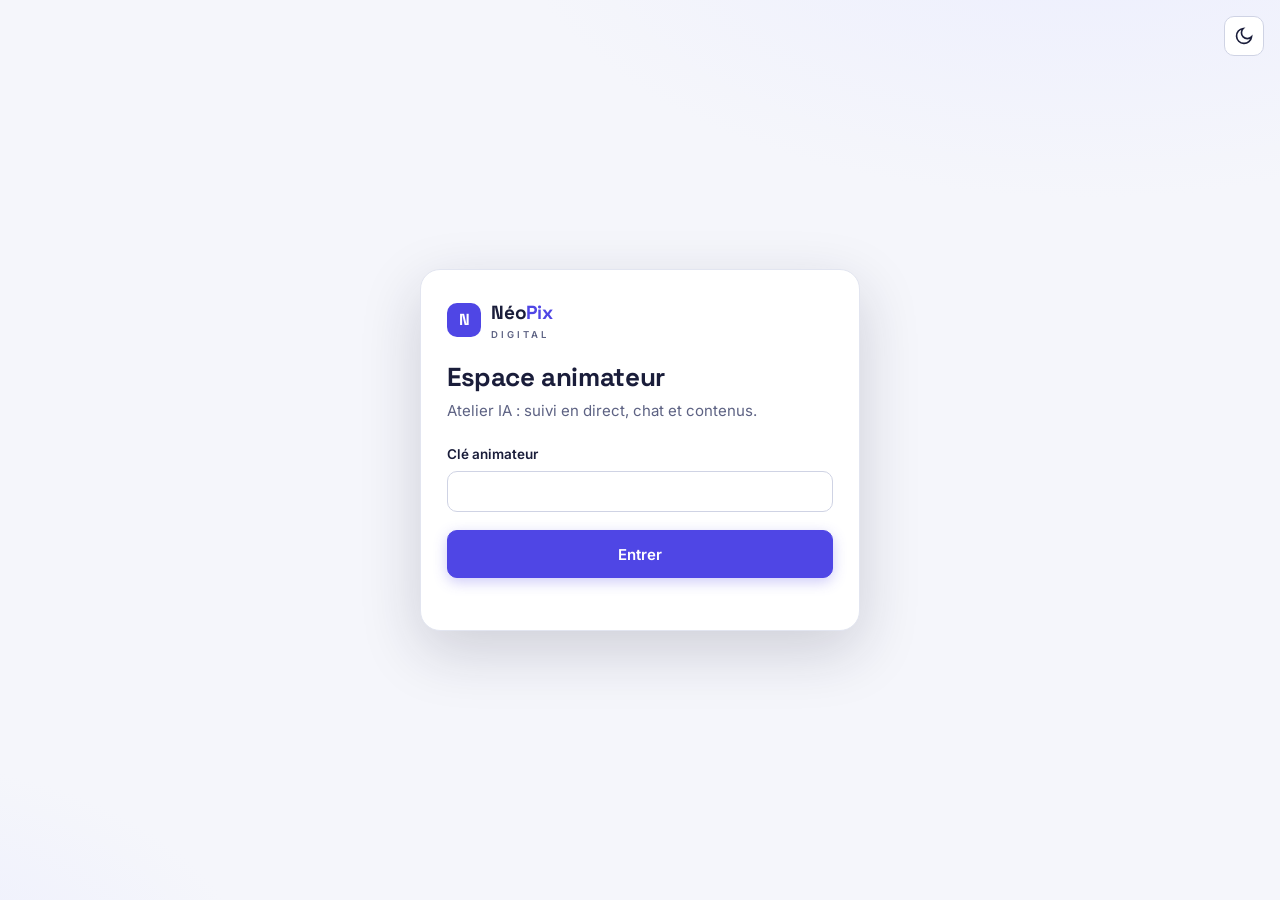
==== commit 6f8adf9c: "Version 1.2 : design NéoPix digital, tableau de bord animateur, pilotage et demande d'aide Co-Author" ====
--- a/admin.html
+++ b/admin.html
@@ -4,104 +4,269 @@
 <meta charset="utf-8">
 <meta name="viewport" content="width=device-width,initial-scale=1,viewport-fit=cover">
 <meta name="robots" content="noindex,nofollow">
-<title>Animateur · Atelier IA NéoPix</title>
+<meta http-equiv="Content-Security-Policy" content="default-src 'self'; script-src 'self'; style-src 'self' 'unsafe-inline'; font-src 'self'; img-src 'self' data: https:; media-src 'self' https: blob:; connect-src 'self' https://kpkvskuxvrscfhlckxls.supabase.co; frame-src https://www.youtube-nocookie.com https://player.vimeo.com; object-src 'none'; base-uri 'self'; form-action 'self'">
+<meta name="theme-color" content="#4f46e5">
+<title>Animateur · Atelier IA · NéoPix digital</title>
+<script src="theme.js"></script>
 <link rel="stylesheet" href="style.css">
 <style>
-.wrap{max-width:1180px;margin:0 auto;padding:20px 16px 80px}
-.tabs{display:flex;gap:4px;border-bottom:1px solid var(--line);margin:0 0 20px;overflow-x:auto}
-.tabs button{border:0;background:transparent;color:var(--muted);font:600 14px var(--font-body);padding:12px 14px;border-bottom:2px solid transparent;cursor:pointer;white-space:nowrap}
-.tabs button[aria-selected="true"]{color:var(--accent);border-bottom-color:var(--accent)}
-.toolbar{display:flex;gap:10px;align-items:center;flex-wrap:wrap;margin:0 0 16px}
-.toolbar select{width:auto;min-width:220px}
-.stats{display:grid;grid-template-columns:repeat(auto-fit,minmax(150px,1fr));gap:10px;margin:0 0 18px}
-.stat{background:var(--surface);border:1px solid var(--line);border-radius:var(--radius);padding:12px 14px}
-.stat .v{font:700 26px var(--font-display);line-height:1.1}
-.stat .l{font-size:12.5px;color:var(--muted)}
-.card{background:var(--surface);border:1px solid var(--line);border-radius:var(--radius);box-shadow:var(--shadow)}
-table{width:100%;border-collapse:collapse;font-size:14px}
-th{text-align:left;font-size:12px;text-transform:uppercase;letter-spacing:.06em;color:var(--muted);font-weight:600;padding:10px 12px;border-bottom:1px solid var(--line)}
-td{padding:10px 12px;border-bottom:1px solid var(--line);vertical-align:top}
-tr:last-child td{border-bottom:0}
-.dot{display:inline-block;width:9px;height:9px;border-radius:50%;background:var(--line);margin-right:6px}
-.dot.on{background:var(--ok);box-shadow:0 0 0 3px var(--ok-soft)}
-.minibar{display:flex;gap:3px}
-.minibar i{width:16px;height:8px;border-radius:2px;background:var(--line)}
+/* ----- Structure : barre latérale + contenu ----- */
+.shell{display:flex;flex-wrap:wrap;min-height:100vh}
+.side{flex:1 1 248px;max-width:264px;min-width:232px;background:var(--surface);border-right:1px solid var(--line);padding:22px 14px;display:flex;flex-direction:column;gap:22px;position:sticky;top:0;height:100vh;overflow:auto}
+.side .logo{padding:0 8px}
+.nav{display:flex;flex-direction:column;gap:2px}
+.nav .label{font-size:11px;font-weight:600;letter-spacing:.1em;text-transform:uppercase;color:var(--muted);padding:0 12px 8px}
+.nav button{display:flex;align-items:center;gap:12px;width:100%;padding:10px 12px;border:0;border-radius:11px;background:transparent;color:var(--ink);font:500 14px var(--font-body);cursor:pointer;text-align:left;transition:background-color .15s,color .15s}
+.nav button svg{width:19px;height:19px;flex:none;color:var(--muted);transition:color .15s}
+.nav button:hover{background:var(--surface-2)}
+.nav button[aria-current="page"]{background:var(--accent-soft);color:var(--accent);font-weight:600}
+.nav button[aria-current="page"] svg{color:var(--accent)}
+.nav .count{margin-left:auto;min-width:20px;height:20px;padding:0 6px;border-radius:10px;background:var(--accent);color:var(--accent-ink);font:700 11px/20px var(--font-body);text-align:center}
+.nav .count.alert{background:var(--warn);color:#fff;animation:pulse 1.6s infinite}
+.sesscard{margin-top:auto;background:var(--accent-soft);border-radius:16px;padding:16px;display:flex;flex-direction:column;gap:6px;font-size:13px}
+.sesscard .t{font-weight:600;font-size:14px}
+.sesscard code{font:600 13px ui-monospace,SFMono-Regular,Menlo,monospace;color:var(--ink)}
+.bar{height:6px;border-radius:3px;background:color-mix(in srgb,var(--line-strong) 70%,transparent);overflow:hidden}
+.bar>i{display:block;height:100%;background:var(--accent);border-radius:3px;transition:width .5s var(--ease)}
+.sidefoot{display:flex;gap:8px;align-items:center}
+.sidefoot .btn{flex:1;white-space:nowrap;padding-inline:10px}
+.main{flex:999 1 560px;min-width:0;padding:26px 32px 60px}
+.head{display:flex;flex-wrap:wrap;align-items:center;gap:12px;margin:0 0 22px}
+.head .t{flex:1 1 260px}
+.head h1{margin:0;font-size:27px}
+.head p{margin:4px 0 0;color:var(--muted);font-size:13.5px}
+.head select{width:auto;min-width:240px}
+
+/* ----- Cartes ----- */
+.card{background:var(--surface);border:1px solid var(--line);border-radius:18px;box-shadow:var(--shadow)}
+.card.pad{padding:20px}
+.card h2{margin:0;font-size:17px}
+.cardhead{display:flex;justify-content:space-between;align-items:center;gap:10px;flex-wrap:wrap;margin:0 0 14px}
+.cardhead .note{font-size:12.5px;color:var(--muted)}
+.grid{display:grid;gap:16px;margin:0 0 16px}
+.kpis{grid-template-columns:repeat(auto-fit,minmax(200px,1fr))}
+.two{grid-template-columns:repeat(auto-fit,minmax(340px,1fr))}
+.wide{grid-template-columns:minmax(0,2fr) minmax(300px,1fr)}
+@media (max-width:1100px){.wide{grid-template-columns:minmax(0,1fr)}}
+.kpi{padding:18px;display:flex;flex-direction:column;gap:10px;animation:rise .4s var(--ease) both}
+.kpi .top{display:flex;justify-content:space-between;align-items:center;color:var(--muted);font-weight:500}
+.kpi .ico{width:34px;height:34px;border-radius:10px;background:var(--accent-soft);color:var(--accent);display:grid;place-items:center}
+.kpi .ico svg{width:18px;height:18px}
+.kpi .v{font:700 31px/1 var(--font-display);letter-spacing:-.02em;font-variant-numeric:tabular-nums}
+.kpi .s{font-size:12.5px;color:var(--muted)}
+
+/* Alertes d'aide */
+.alerts{display:flex;flex-direction:column;gap:8px;margin:0 0 16px}
+.alert{display:flex;align-items:center;gap:12px;flex-wrap:wrap;background:var(--warn-soft);border:1px solid color-mix(in srgb,var(--warn) 40%,transparent);color:var(--ink);padding:12px 14px;border-radius:14px;animation:slide .3s var(--ease)}
+.alert .ico{width:32px;height:32px;border-radius:50%;background:var(--warn);color:#fff;display:grid;place-items:center;flex:none;animation:pulse 1.6s infinite}
+.alert .ico svg{width:17px;height:17px}
+.alert .txt{flex:1;min-width:200px}
+.alert .txt small{display:block;color:var(--muted)}
+
+/* Avancée par module + pilotage */
+.mods{display:flex;flex-direction:column;gap:10px}
+.modrow{display:grid;grid-template-columns:minmax(120px,210px) minmax(0,1fr) 34px;align-items:center;gap:12px;font-size:14px}
+.modrow .n{display:flex;align-items:center;gap:6px;min-width:0}
+.modrow .n .tt{white-space:nowrap;overflow:hidden;text-overflow:ellipsis;min-width:0}
+.modrow .n .live{flex:none}
+.modrow .n .live{display:inline-block;padding:0 6px;border-radius:999px;background:var(--accent);color:var(--accent-ink);font-size:10px;font-weight:700;vertical-align:1px}
+.modrow .bar{height:10px;border-radius:5px}
+.modrow .bar>i{border-radius:5px}
+.modrow .c{text-align:right;color:var(--muted);font-variant-numeric:tabular-nums}
+.pilotbox{display:flex;gap:8px;flex-wrap:wrap;align-items:center;margin:16px 0 0;padding:12px;border-radius:12px;background:var(--surface-2)}
+.pilotbox select{flex:1 1 200px;width:auto}
+.pilotbox .lbl{font-size:13px;font-weight:600;width:100%}
+
+/* Fil d'activité */
+.feed{display:flex;flex-direction:column}
+.feed .it{display:flex;gap:12px;align-items:flex-start;padding:10px 0;border-top:1px solid var(--line);animation:rise .3s var(--ease) both}
+.feed .it:first-child{border-top:0;padding-top:0}
+.av{width:34px;height:34px;flex:none;border-radius:50%;display:grid;place-items:center;font:600 12.5px var(--font-body)}
+.av.c0{background:var(--accent-soft);color:var(--accent)}.av.c1{background:var(--warn-soft);color:var(--warn)}.av.c2{background:var(--ok-soft);color:var(--ok)}.av.c3{background:var(--surface-2);color:var(--ink)}
+.feed .w{font-size:12.5px;color:var(--muted)}
+
+/* Tableau participants */
+.tools{display:flex;gap:8px;flex-wrap:wrap;align-items:center}
+.tools input[type=search]{width:220px;padding:8px 12px;font-size:14px}
+.chips{display:flex;gap:6px;flex-wrap:wrap}
+.chips button{border:1px solid var(--line-strong);background:var(--surface);color:var(--ink);border-radius:999px;padding:5px 12px;font:500 13px var(--font-body);cursor:pointer;transition:all .15s}
+.chips button[aria-pressed="true"]{background:var(--ink);border-color:var(--ink);color:var(--surface)}
+.tablewrap{overflow-x:auto;position:relative}
+table{width:100%;border-collapse:collapse;font-size:14px;min-width:680px}
+th{text-align:left;font-size:11.5px;text-transform:uppercase;letter-spacing:.07em;color:var(--muted);font-weight:600;padding:10px 14px;border-top:1px solid var(--line);border-bottom:1px solid var(--line);background:var(--surface-2)}
+td{padding:12px 14px;border-bottom:1px solid var(--line);vertical-align:middle}
+tbody tr{transition:background-color .15s}
+tbody tr:not(.detail):hover{background:var(--surface-2)}
+.who{display:flex;align-items:center;gap:10px}
+.who .n{font-weight:600;white-space:nowrap}
+.who .b{font-size:12.5px;color:var(--muted);white-space:nowrap}
+.minibar{display:flex;gap:3px;align-items:center}
+.minibar i{width:14px;height:8px;border-radius:2px;background:var(--line-strong)}
 .minibar i.d{background:var(--ok)}
 .minibar i.c{background:var(--accent)}
-.detail{background:var(--surface-2);font-size:13.5px}
+.pill{display:inline-flex;align-items:center;gap:6px;padding:3px 10px;border-radius:999px;font-size:12.5px;font-weight:600;white-space:nowrap}
+.pill::before{content:"";width:7px;height:7px;border-radius:50%;background:currentColor}
+.pill.on{background:var(--ok-soft);color:var(--ok)}
+.pill.help{background:var(--warn-soft);color:var(--warn)}
+.pill.done{background:var(--accent-soft);color:var(--accent)}
+.pill.off{background:var(--surface-2);color:var(--muted)}
+.detail td{background:var(--surface-2);font-size:13.5px}
 .detail dl{display:grid;grid-template-columns:minmax(160px,260px) 1fr;gap:6px 14px;margin:0}
 .detail dt{color:var(--muted)}
 .detail dd{margin:0;white-space:pre-wrap}
-.tablewrap{overflow-x:auto}
-.grid2{display:grid;grid-template-columns:300px minmax(0,1fr);gap:18px}
+
+/* Décision */
+.crit{display:flex;flex-direction:column;gap:8px}
+.crit .r{display:flex;align-items:center;gap:12px;padding:10px 12px;border-radius:12px;background:var(--surface-2)}
+.crit .mk{width:26px;height:26px;border-radius:50%;display:grid;place-items:center;flex:none}
+.crit .mk svg{width:14px;height:14px}
+.crit .mk.ok{background:var(--ok-soft);color:var(--ok)}
+.crit .mk.wait{background:var(--warn-soft);color:var(--warn)}
+.crit .mk.ko{background:var(--danger-soft);color:var(--danger)}
+.crit .l{flex:1}
+.crit .l b{display:block;font-size:14px}
+.crit .l small{color:var(--muted)}
+.crit .v{font:700 18px var(--font-display)}
+.stack{display:flex;flex-direction:column;gap:8px;margin-top:14px}
+
+/* Contenu, sessions, réglages */
+.split{display:grid;grid-template-columns:300px minmax(0,1fr);gap:16px;align-items:start}
 .modlist{list-style:none;margin:0;padding:8px}
-.modlist li{display:flex;align-items:center;gap:6px;padding:4px}
-.modlist li button.pick{flex:1;text-align:left;border:0;background:transparent;font:inherit;color:var(--ink);padding:8px 10px;border-radius:8px;cursor:pointer}
-.modlist li button.pick[aria-current="true"]{background:var(--accent-soft);font-weight:600}
-.editor{padding:18px}
-.editor .two{display:grid;grid-template-columns:1fr 160px;gap:12px}
+.modlist li{display:flex;align-items:center;gap:4px;padding:2px}
+.modlist li button.pick{flex:1;text-align:left;border:0;background:transparent;font:inherit;color:var(--ink);padding:9px 10px;border-radius:10px;cursor:pointer;font-size:14px}
+.modlist li button.pick:hover{background:var(--surface-2)}
+.modlist li button.pick[aria-current="true"]{background:var(--accent-soft);color:var(--accent);font-weight:600}
+.editor{padding:20px}
+.editor .row2{display:grid;grid-template-columns:1fr 160px;gap:12px}
 .field>.mediarow{display:flex;gap:8px;align-items:center;margin:0}
 .mediarow input{flex:1}
 .promptItem{display:flex;gap:8px;margin:0 0 8px}
 .promptItem textarea{min-height:70px}
 .help{font-size:12.5px;color:var(--muted);margin:-8px 0 14px}
-.preview{border-top:1px solid var(--line);margin-top:18px;padding-top:18px}
+.help code{background:var(--surface-2);padding:1px 5px;border-radius:5px}
+.preview{border-top:1px solid var(--line);margin-top:20px;padding-top:20px}
 .preview .module{padding:0;max-width:none}
-.chatpanel{height:560px;display:flex;flex-direction:column;position:static;border:1px solid var(--line);border-radius:var(--radius)}
-.sess{padding:14px 16px;border-bottom:1px solid var(--line);display:grid;grid-template-columns:1fr 1fr 100px auto;gap:10px;align-items:end}
+.preview .module>*{animation:none}
+.toolbar{display:flex;gap:10px;align-items:center;flex-wrap:wrap}
+.chatpanel{height:min(640px,calc(100vh - 160px));display:flex;flex-direction:column;position:static;border:1px solid var(--line);border-radius:18px;overflow:hidden;box-shadow:var(--shadow)}
+.sess{padding:16px 18px;border-bottom:1px solid var(--line);display:grid;grid-template-columns:1fr 1fr 110px auto;gap:12px;align-items:end}
 .sess:last-child{border-bottom:0}
-.linkbox{font-size:13px;word-break:break-all;color:var(--muted);grid-column:1/-1}
-@media (max-width:860px){.grid2{grid-template-columns:1fr}.sess,#newSess{grid-template-columns:1fr!important}.editor .two{grid-template-columns:1fr}.detail dl{grid-template-columns:1fr}}
+.linkbox{font-size:13px;word-break:break-all;color:var(--muted);grid-column:1/-1;display:flex;gap:8px;align-items:center;flex-wrap:wrap}
+.linkbox strong{color:var(--ink)}
+.checks{list-style:none;padding:0;margin:14px 0 0}
+.checks li{padding:7px 0;border-bottom:1px solid var(--line);animation:rise .3s var(--ease) both}
+.empty-state{padding:28px;text-align:center;color:var(--muted)}
+
+/* Mobile : la barre latérale devient un menu horizontal */
+@media (max-width:860px){
+  .side{max-width:none;flex-basis:100%;height:auto;position:static;padding:14px 16px;gap:12px;border-right:0;border-bottom:1px solid var(--line)}
+  .nav{flex-direction:row;overflow-x:auto;gap:4px}
+  .nav .label,.sesscard{display:none}
+  .nav button{width:auto;white-space:nowrap}
+  .main{padding:20px 16px 48px}
+  .split{grid-template-columns:1fr}
+  .sess,#newSess{grid-template-columns:1fr!important}
+  .editor .row2{grid-template-columns:1fr}
+  .detail dl{grid-template-columns:1fr}
+  .head select{min-width:0;width:100%}
+}
 </style>
 </head>
 <body>
 
 <section class="gate" id="gate" hidden>
-  <form class="card" id="keyForm" style="width:100%;max-width:420px;padding:28px 24px;border-radius:18px">
-    <div class="brand">Néo<b>Pix</b></div>
-    <h1 style="font-size:24px;margin:18px 0 6px">Espace animateur</h1>
-    <p class="muted" style="margin:0 0 20px">Atelier IA : suivi, chat et contenus.</p>
+  <button class="iconbtn corner" type="button" data-theme-toggle aria-label="Changer de thème">
+    <svg class="theme-icon-light" viewBox="0 0 24 24" fill="none" stroke="currentColor" stroke-width="2" stroke-linecap="round" aria-hidden="true"><path d="M21 13A9 9 0 1 1 11 3a7 7 0 0 0 10 10z"/></svg>
+    <svg class="theme-icon-dark" viewBox="0 0 24 24" fill="none" stroke="currentColor" stroke-width="2" stroke-linecap="round" aria-hidden="true"><circle cx="12" cy="12" r="4"/><path d="M12 2v2M12 20v2M4.9 4.9l1.4 1.4M17.7 17.7l1.4 1.4M2 12h2M20 12h2M4.9 19.1l1.4-1.4M17.7 6.3l1.4-1.4"/></svg>
+  </button>
+  <form class="card" id="keyForm">
+    <span class="logo"><span class="mark" aria-hidden="true">N</span><span class="word"><span class="name">Néo<b>Pix</b></span><span class="tag">digital</span></span></span>
+    <h1>Espace animateur</h1>
+    <p class="lead">Atelier IA : suivi en direct, chat et contenus.</p>
     <label class="field"><span>Clé animateur</span><input type="password" id="key" autocomplete="current-password" required></label>
-    <button class="btn primary" type="submit" style="width:100%">Entrer</button>
+    <button class="btn primary" type="submit" id="keyBtn">Entrer</button>
     <p class="err" id="keyErr" role="alert"></p>
   </form>
 </section>
 
-<div id="app" hidden>
-  <header class="topbar">
-    <div class="brand">Néo<b>Pix</b></div>
-    <div class="sp"><div class="session">Atelier IA · espace animateur</div></div>
-    <a class="btn sm" href="./" target="_blank" rel="noopener">Voir l'espace participant</a>
-    <button class="btn sm ghost" id="logout">Déconnexion</button>
-  </header>
-
-  <div class="wrap">
-    <div class="tabs" role="tablist">
-      <button role="tab" data-tab="suivi" aria-selected="true">Suivi en direct</button>
-      <button role="tab" data-tab="chat" aria-selected="false">Chat <span class="badge" id="unread" style="position:static;margin-left:4px" hidden></span></button>
-      <button role="tab" data-tab="contenu" aria-selected="false">Contenu</button>
-      <button role="tab" data-tab="sessions" aria-selected="false">Sessions et codes</button>
-      <button role="tab" data-tab="reglages" aria-selected="false">Réglages et vérification</button>
+<div class="shell" id="app" hidden>
+  <aside class="side">
+    <span class="logo"><span class="mark" aria-hidden="true">N</span><span class="word"><span class="name">Néo<b>Pix</b></span><span class="tag">digital</span></span></span>
+    <nav class="nav" aria-label="Navigation principale">
+      <div class="label">Atelier IA</div>
+      <button type="button" data-tab="suivi" aria-current="page"><svg viewBox="0 0 24 24" fill="none" stroke="currentColor" stroke-width="1.9" stroke-linecap="round" stroke-linejoin="round" aria-hidden="true"><rect x="3" y="3" width="7" height="9" rx="1.5"/><rect x="14" y="3" width="7" height="5" rx="1.5"/><rect x="14" y="12" width="7" height="9" rx="1.5"/><rect x="3" y="16" width="7" height="5" rx="1.5"/></svg>Tableau de bord<span class="count alert" id="helpCount" hidden></span></button>
+      <button type="button" data-tab="chat"><svg viewBox="0 0 24 24" fill="none" stroke="currentColor" stroke-width="1.9" stroke-linejoin="round" aria-hidden="true"><path d="M4 5h16v11H9l-5 4z"/></svg>Chat<span class="count" id="unread" hidden></span></button>
+      <button type="button" data-tab="contenu"><svg viewBox="0 0 24 24" fill="none" stroke="currentColor" stroke-width="1.9" stroke-linecap="round" stroke-linejoin="round" aria-hidden="true"><path d="M4 5a2 2 0 0 1 2-2h13v16H6a2 2 0 0 0-2 2zM8 7h7M8 11h5"/></svg>Contenu</button>
+      <button type="button" data-tab="sessions"><svg viewBox="0 0 24 24" fill="none" stroke="currentColor" stroke-width="1.9" stroke-linecap="round" stroke-linejoin="round" aria-hidden="true"><circle cx="8" cy="15" r="4"/><path d="M10.8 12.2L20 3M17 6l3 3M14 9l2 2"/></svg>Sessions et codes</button>
+      <button type="button" data-tab="reglages"><svg viewBox="0 0 24 24" fill="none" stroke="currentColor" stroke-width="1.9" stroke-linecap="round" stroke-linejoin="round" aria-hidden="true"><path d="M4 6h10M18 6h2M4 12h4M12 12h8M4 18h12M20 18h0"/><circle cx="16" cy="6" r="2"/><circle cx="10" cy="12" r="2"/><circle cx="18" cy="18" r="2"/></svg>Réglages</button>
+    </nav>
+    <div class="sesscard" id="sessCard"></div>
+    <div class="sidefoot">
+      <a class="btn sm" href="./" target="_blank" rel="noopener">Espace participant</a>
+      <button class="iconbtn" type="button" data-theme-toggle aria-label="Changer de thème">
+        <svg class="theme-icon-light" viewBox="0 0 24 24" fill="none" stroke="currentColor" stroke-width="2" stroke-linecap="round" aria-hidden="true"><path d="M21 13A9 9 0 1 1 11 3a7 7 0 0 0 10 10z"/></svg>
+        <svg class="theme-icon-dark" viewBox="0 0 24 24" fill="none" stroke="currentColor" stroke-width="2" stroke-linecap="round" aria-hidden="true"><circle cx="12" cy="12" r="4"/><path d="M12 2v2M12 20v2M4.9 4.9l1.4 1.4M17.7 17.7l1.4 1.4M2 12h2M20 12h2M4.9 19.1l1.4-1.4M17.7 6.3l1.4-1.4"/></svg>
+      </button>
+      <button class="iconbtn" type="button" id="logout" aria-label="Déconnexion" title="Déconnexion"><svg viewBox="0 0 24 24" fill="none" stroke="currentColor" stroke-width="2" stroke-linecap="round" stroke-linejoin="round" aria-hidden="true"><path d="M15 4h3a2 2 0 0 1 2 2v12a2 2 0 0 1-2 2h-3M10 17l5-5-5-5M15 12H4"/></svg></button>
     </div>
-
-    <div class="toolbar" id="sessionBar">
-      <label class="small muted" for="sessionSel">Session</label>
-      <select id="sessionSel"></select>
-      <span class="small muted" id="refreshInfo"></span>
-    </div>
-
-    <!-- Suivi -->
+  </aside>
+
+  <main class="main">
+    <header class="head">
+      <div class="t"><h1 id="pageTitle">Tableau de bord</h1><p id="pageSub">Mis à jour en direct</p></div>
+      <select id="sessionSel" aria-label="Session affichée"></select>
+    </header>
+
+    <!-- Tableau de bord -->
     <section data-panel="suivi">
-      <div class="stats" id="stats"></div>
-      <div class="toolbar">
-        <button class="btn sm" type="button" id="exportCsv">Exporter cette session (Excel)</button>
-        <button class="btn sm" type="button" id="exportJson">Sauvegarde complète</button>
-        <span class="small muted">Faites une sauvegarde après chaque atelier.</span>
-      </div>
-      <div class="card tablewrap"><table>
-        <thead><tr><th>Participant</th><th>Avancée</th><th>Module en cours</th><th>Activité</th><th>Avis</th><th></th></tr></thead>
-        <tbody id="rows"></tbody>
-      </table></div>
+      <div class="alerts" id="alerts" aria-live="polite"></div>
+      <div class="grid kpis" id="kpis"></div>
+      <div class="grid two">
+        <div class="card pad">
+          <div class="cardhead"><h2>Avancée par module</h2><span class="note">participants ayant terminé</span></div>
+          <div class="mods" id="modBars"></div>
+          <div class="pilotbox">
+            <span class="lbl">Module affiché à tous les participants</span>
+            <select id="pilotSel" aria-label="Module à afficher à tous"></select>
+            <button class="btn sm primary" type="button" id="pilotSet">Afficher à tous</button>
+            <button class="btn sm" type="button" id="pilotFree">Laisser libre</button>
+          </div>
+        </div>
+        <div class="card pad">
+          <div class="cardhead"><h2>Activité récente</h2><button class="linkbtn small" type="button" data-goto="chat">Ouvrir le chat</button></div>
+          <div class="feed" id="feed"></div>
+        </div>
+      </div>
+      <div class="grid wide">
+        <div class="card" style="overflow:hidden;min-width:0">
+          <div class="cardhead" style="padding:18px 20px 0">
+            <h2>Participants</h2>
+            <div class="tools">
+              <input type="search" id="search" placeholder="Rechercher un participant" aria-label="Rechercher un participant">
+              <div class="chips" id="chips" role="group" aria-label="Filtrer">
+                <button type="button" data-f="all" aria-pressed="true">Tous</button>
+                <button type="button" data-f="on" aria-pressed="false">En ligne</button>
+                <button type="button" data-f="help" aria-pressed="false">Aide</button>
+                <button type="button" data-f="fb" aria-pressed="false">Avis reçu</button>
+              </div>
+            </div>
+          </div>
+          <div class="tablewrap"><table>
+            <thead><tr><th>Participant</th><th>Avancée</th><th>Module en cours</th><th>Statut</th><th>Avis</th><th><span class="sr-only">Actions</span></th></tr></thead>
+            <tbody id="rows"></tbody>
+          </table></div>
+        </div>
+        <div class="card pad">
+          <div class="cardhead"><h2>L'offre tient-elle ?</h2></div>
+          <p class="small muted" style="margin:-6px 0 12px">Vos seuils de décision, calculés à partir des avis.</p>
+          <div class="crit" id="crit"></div>
+          <div class="stack">
+            <button class="btn" type="button" id="exportCsv"><svg viewBox="0 0 24 24" fill="none" stroke="currentColor" stroke-width="2" stroke-linecap="round" stroke-linejoin="round" aria-hidden="true"><path d="M12 4v11M7 10l5 5 5-5M5 20h14"/></svg>Exporter la session (Excel)</button>
+            <button class="btn" type="button" id="exportJson">Sauvegarde complète</button>
+            <span class="small muted">Faites une sauvegarde après chaque atelier.</span>
+          </div>
+        </div>
+      </div>
     </section>
 
     <!-- Chat -->
@@ -115,13 +280,13 @@
 
     <!-- Contenu -->
     <section data-panel="contenu" hidden>
-      <div class="grid2">
+      <div class="split">
         <div class="card">
           <ul class="modlist" id="modList"></ul>
-          <div style="padding:0 12px 12px"><button class="btn sm" id="addMod" style="width:100%">+ Ajouter un module</button></div>
+          <div style="padding:0 12px 12px"><button class="btn sm" type="button" id="addMod" style="width:100%">+ Ajouter un module</button></div>
         </div>
         <form class="card editor" id="modForm">
-          <div class="two">
+          <div class="row2">
             <label class="field"><span>Titre</span><input type="text" id="fTitle" maxlength="120" required></label>
             <label class="field"><span>Durée</span><input type="text" id="fDuration" maxlength="20" placeholder="15 min"></label>
           </div>
@@ -134,14 +299,14 @@
           <label class="field"><span>Vidéo (YouTube, Vimeo ou fichier)</span>
             <span class="mediarow"><input type="url" id="fVideo" placeholder="https://www.youtube.com/watch?v=…">
               <label class="btn sm">Importer<input type="file" accept="video/mp4,video/webm" id="upVideo" hidden></label></span></label>
-          <p class="help">Une vidéo remplace l'image en haut du module. Conseil : mettez vos vidéos sur YouTube en « non répertoriée », c'est gratuit et plus fluide. Import direct : 50 Mo maximum.</p>
+          <p class="help">Une vidéo remplace l'image en haut du module. Conseil : mettez vos vidéos sur YouTube en « non répertoriée ». Import direct : 50 Mo maximum.</p>
           <div class="field"><span style="display:block;font-weight:600;font-size:13.5px;margin-bottom:6px">Modèles de demandes à copier</span>
             <div id="fPrompts"></div><button class="btn sm" type="button" id="addPrompt">+ Ajouter un modèle</button></div>
           <label class="field"><span>Type</span><select id="fKind"><option value="lesson">Module classique</option><option value="feedback">Questionnaire de retour</option></select></label>
           <div class="toolbar" style="margin:8px 0 0">
             <button class="btn primary" type="submit" id="saveMod">Enregistrer</button>
             <button class="btn danger" type="button" id="delMod">Supprimer le module</button>
-            <span class="small" id="modStatus"></span>
+            <span class="small" id="modStatus" role="status"></span>
           </div>
           <div class="preview"><div class="eyebrow">Aperçu</div><div class="module" id="preview"></div></div>
         </form>
@@ -152,7 +317,7 @@
     <section data-panel="sessions" hidden>
       <div class="card" id="sessList"></div>
       <h2 style="font-size:18px;margin:26px 0 10px">Nouvelle session</h2>
-      <form class="card" id="newSess" style="padding:16px;display:grid;grid-template-columns:1fr 1fr 120px auto;gap:10px;align-items:end">
+      <form class="card" id="newSess" style="padding:18px;display:grid;grid-template-columns:1fr 1fr 120px auto;gap:12px;align-items:end">
         <label class="field" style="margin:0"><span>Nom</span><input type="text" id="nsLabel" placeholder="Atelier du 4 décembre" required></label>
         <label class="field" style="margin:0"><span>Code d'accès (6 caractères min.)</span><input type="text" id="nsCode" placeholder="IA-DEC-04" required minlength="6" maxlength="40" pattern="[A-Za-z0-9_-]+"></label>
         <label class="field" style="margin:0"><span>Places</span><input type="number" id="nsMax" value="30" min="1" max="500"></label>
@@ -163,376 +328,30 @@
 
     <!-- Réglages -->
     <section data-panel="reglages" hidden>
-      <form class="card" id="settingsForm" style="padding:18px;max-width:640px">
-        <h2 style="font-size:18px;margin:0 0 4px">Données personnelles (RGPD)</h2>
-        <p class="small muted" style="margin:0 0 16px">Affiché aux participants dans la page « Vos données ».</p>
-        <label class="field"><span>E-mail de contact pour les demandes des participants</span><input type="text" id="setContact" placeholder="ex. : votre.adresse@exemple.fr" maxlength="120"></label>
-        <label class="field"><span>Durée de conservation (mois)</span><input type="number" id="setRetention" min="1" max="36" value="12" style="max-width:120px"></label>
-        <p class="help" style="margin-top:-6px">Les participants et messages plus anciens sont supprimés automatiquement.</p>
-        <button class="btn primary" type="submit">Enregistrer</button> <span class="small" id="setStatus"></span>
-      </form>
-      <div class="card" style="padding:18px;max-width:640px;margin-top:18px">
-        <h2 style="font-size:18px;margin:0 0 4px">Vérifier la plateforme</h2>
-        <p class="small muted" style="margin:0 0 14px">À lancer après chaque mise en ligne et la veille d'un atelier. Le test rejoue tout le parcours d'un participant, puis efface ses traces.</p>
-        <button class="btn primary" type="button" id="selftest">Lancer la vérification</button>
-        <ul id="selftestRes" style="list-style:none;padding:0;margin:14px 0 0"></ul>
-        <p class="small muted" style="margin:14px 0 0">Version du site : <strong id="appVersion"></strong></p>
-      </div>
-    </section>
-  </div>
+      <div class="grid two" style="align-items:start">
+        <form class="card pad" id="settingsForm">
+          <h2>Données personnelles (RGPD)</h2>
+          <p class="small muted" style="margin:4px 0 16px">Affiché aux participants dans la page « Vos données ».</p>
+          <label class="field"><span>E-mail de contact pour les demandes des participants</span><input type="text" id="setContact" placeholder="ex. : votre.adresse@exemple.fr" maxlength="120"></label>
+          <label class="field"><span>Durée de conservation (mois)</span><input type="number" id="setRetention" min="1" max="36" value="12" style="max-width:120px"></label>
+          <p class="help" style="margin-top:-6px">Les participants et messages plus anciens sont supprimés automatiquement.</p>
+          <button class="btn primary" type="submit">Enregistrer</button> <span class="small" id="setStatus" role="status"></span>
+        </form>
+        <div class="card pad">
+          <h2>Vérifier la plateforme</h2>
+          <p class="small muted" style="margin:4px 0 14px">À lancer après chaque mise en ligne et la veille d'un atelier. Le test rejoue tout le parcours d'un participant, puis efface ses traces.</p>
+          <button class="btn primary" type="button" id="selftest">Lancer la vérification</button>
+          <ul class="checks" id="selftestRes"></ul>
+          <p class="small muted" style="margin:14px 0 0">Version du site : <strong id="appVersion"></strong></p>
+        </div>
+      </div>
+    </section>
+  </main>
 </div>
 
 <div class="toast" id="toast" hidden role="status"></div>
 
 <script src="shared.js"></script>
-<script>
-(function () {
-  var $ = function (id) { return document.getElementById(id); };
-  var KEY_STORE = "neopix_admin_key";
-  var A = { key: store(KEY_STORE) || "", data: null, session: store("neopix_atelier_session") || "", tab: "suivi",
-            open: {}, editId: null, lastMsg: 0, msgSession: null, unread: 0, timer: null };
-
-  function toast(t) { var el = $("toast"); el.textContent = t; el.hidden = false; clearTimeout(toast.t); toast.t = setTimeout(function () { el.hidden = true; }, 2600); }
-  function participantURL(code) { return new URL("./?code=" + encodeURIComponent(code), location.href).href.replace("admin.html", ""); }
-
-  /* ---------- Connexion ---------- */
-  $("keyForm").addEventListener("submit", async function (e) {
-    e.preventDefault(); $("keyErr").textContent = "";
-    A.key = $("key").value.trim();
-    try { await load(); store(KEY_STORE, A.key); start(); } catch (err) { $("keyErr").textContent = err.message; }
-  });
-  $("logout").addEventListener("click", function () { store(KEY_STORE, null); location.reload(); });
-
-  async function load() {
-    A.data = await rpc("atelier_admin_overview", { p_key: A.key });
-    var ids = A.data.sessions.map(function (s) { return s.id; });
-    if (ids.indexOf(A.session) < 0) A.session = ids[0] || "";
-    $("refreshInfo").textContent = "Actualisé à " + new Date().toLocaleTimeString("fr-FR");
-  }
-  function start() {
-    $("gate").hidden = true; $("app").hidden = false;
-    renderAll(); pollChat();
-    clearInterval(A.timer);
-    A.timer = setInterval(async function () {
-      if (document.hidden) return;
-      try { await load(); if (A.tab === "suivi") renderSuivi(); renderSessionSel(); } catch (e) {}
-      pollChat();
-    }, 5000);
-  }
-
-  /* ---------- Onglets ---------- */
-  document.querySelectorAll("[data-tab]").forEach(function (b) {
-    b.addEventListener("click", function () {
-      A.tab = b.dataset.tab;
-      document.querySelectorAll("[data-tab]").forEach(function (x) { x.setAttribute("aria-selected", x === b); });
-      document.querySelectorAll("[data-panel]").forEach(function (p) { p.hidden = p.dataset.panel !== A.tab; });
-      $("sessionBar").hidden = A.tab === "contenu" || A.tab === "sessions" || A.tab === "reglages";
-      if (A.tab === "chat") { A.unread = 0; updateBadge(); var box = $("msgs"); box.scrollTop = box.scrollHeight; }
-      renderAll();
-    });
-  });
-
-  function curSession() { return (A.data.sessions || []).find(function (s) { return s.id === A.session; }); }
-  function renderAll() { renderSessionSel(); renderSuivi(); renderModList(); renderSessions(); renderSettings(); }
-
-  function renderSessionSel() {
-    var sel = $("sessionSel"), html = A.data.sessions.map(function (s) {
-      return '<option value="' + s.id + '"' + (s.id === A.session ? " selected" : "") + '>' + esc(s.label) + " · code " + esc(s.code) + (s.active ? "" : " (fermée)") + "</option>";
-    }).join("");
-    if (sel.dataset.h !== html) { sel.innerHTML = html; sel.dataset.h = html; }
-  }
-  $("sessionSel").addEventListener("change", function () {
-    A.session = this.value; store("neopix_atelier_session", A.session);
-    A.lastMsg = 0; $("msgs").innerHTML = '<p class="empty" id="msgsEmpty">Aucun message pour cette session.</p>';
-    renderSuivi(); pollChat();
-  });
-
-  /* ---------- Suivi ---------- */
-  function online(p) { return Date.now() - new Date(p.last_seen).getTime() < 60000; }
-  function renderSuivi() {
-    var s = curSession(), mods = A.data.modules;
-    if (!s) { $("stats").innerHTML = ""; $("rows").innerHTML = '<tr><td colspan="6" class="muted">Créez d\'abord une session dans l\'onglet « Sessions et codes ».</td></tr>'; return; }
-    var ps = s.participants, n = ps.length;
-    var doneCount = function (p) { var d = (p.progress && p.progress.done) || {}; return mods.filter(function (m) { return d[m.id]; }).length; };
-    var fb = ps.filter(function (p) { return p.feedback && p.feedback.note; });
-    var avgNote = fb.length ? (fb.reduce(function (a, p) { return a + (+p.feedback.note || 0); }, 0) / fb.length).toFixed(1) : "–";
-    var pay = fb.filter(function (p) { return p.feedback.prix && p.feedback.prix !== "Rien"; }).length;
-    var suite = fb.filter(function (p) { return p.feedback.suite === "Oui, contactez-moi"; }).length;
-    var avgProg = n ? Math.round(ps.reduce(function (a, p) { return a + doneCount(p); }, 0) / n / (mods.length || 1) * 100) : 0;
-    $("stats").innerHTML = [
-      [n, "participants"], [ps.filter(online).length, "en ligne maintenant"], [avgProg + " %", "avancée moyenne"],
-      [fb.length + "/" + n, "avis reçus"], [avgNote, "note moyenne /10"],
-      [fb.length ? Math.round(pay / fb.length * 100) + " %" : "–", "prêts à payer"], [suite, "demandes de suite"]
-    ].map(function (x) { return '<div class="stat"><div class="v">' + x[0] + '</div><div class="l">' + x[1] + "</div></div>"; }).join("");
-
-    if (!n) { $("rows").innerHTML = '<tr><td colspan="6" class="muted">Personne n\'est encore connecté. Lien à partager : <strong>' + esc(participantURL(s.code)) + "</strong></td></tr>"; return; }
-    var rows = "";
-    ps.forEach(function (p) {
-      var d = (p.progress && p.progress.done) || {};
-      var cur = mods.find(function (m) { return m.id === p.current_module; });
-      var bar = mods.map(function (m) { return '<i class="' + (d[m.id] ? "d" : m.id === p.current_module ? "c" : "") + '" title="' + esc(m.title) + '"></i>'; }).join("");
-      rows += '<tr><td><strong>' + esc(p.name) + "</strong><br><span class=\"muted small\">" + esc(p.business || "—") + "</span></td>" +
-        '<td><div class="minibar">' + bar + '</div><span class="small muted">' + doneCount(p) + "/" + mods.length + "</span></td>" +
-        "<td>" + (cur ? esc(cur.title) : "—") + "</td>" +
-        '<td><span class="dot' + (online(p) ? " on" : "") + '"></span>' + (online(p) ? "En ligne" : timeAgo(p.last_seen)) + "</td>" +
-        "<td>" + (p.feedback && p.feedback.note ? "<strong>" + esc(p.feedback.note) + "/10</strong>" : '<span class="muted">—</span>') + "</td>" +
-        '<td><button class="btn sm" data-toggle="' + p.id + '">' + (A.open[p.id] ? "Masquer" : "Détails") + "</button></td></tr>";
-      if (A.open[p.id]) {
-        var plan = ((p.progress && p.progress.plan) || []).filter(Boolean);
-        var items = [["Plan d'action", plan.length ? plan.map(function (x, i) { return (i + 1) + ". " + x; }).join("\n") : "Pas encore rempli"],
-                     ["Connecté depuis", new Date(p.created_at).toLocaleString("fr-FR")]];
-        FEEDBACK_QUESTIONS.forEach(function (q) { if (q.type !== "consent" && p.feedback && p.feedback[q.id]) items.push([q.label, p.feedback[q.id]]); });
-        if (p.feedback && p.feedback.contact) items.push(["Accord pour être recontacté", p.contact_consent ? "Oui" : "Non"]);
-        rows += '<tr class="detail"><td colspan="6"><dl>' + items.map(function (x) { return "<dt>" + esc(x[0]) + "</dt><dd>" + esc(x[1]) + "</dd>"; }).join("") + "</dl>" +
-          '<button class="btn sm danger" style="margin-top:12px" data-delp="' + p.id + '">Retirer ce participant</button></td></tr>';
-      }
-    });
-    $("rows").innerHTML = rows;
-  }
-  $("rows").addEventListener("click", async function (e) {
-    var t = e.target.closest("[data-toggle]"), d = e.target.closest("[data-delp]");
-    if (t) { A.open[t.dataset.toggle] = !A.open[t.dataset.toggle]; renderSuivi(); }
-    if (d && confirm("Retirer ce participant et ses réponses ? Cette action est définitive.")) {
-      try { await rpc("atelier_admin_participant_delete", { p_key: A.key, p_id: d.dataset.delp }); await load(); renderSuivi(); toast("Participant retiré."); } catch (err) { toast(err.message); }
-    }
-  });
-
-  /* ---------- Chat ---------- */
-  function updateBadge() { var b = $("unread"); b.hidden = !A.unread; b.textContent = A.unread; }
-  async function pollChat() {
-    if (!A.session) return;
-    var sid = A.session;
-    try {
-      var list = await rpc("atelier_chat", { p_token: null, p_key: A.key, p_session: sid, p_after: A.lastMsg });
-      if (sid !== A.session || !list.length) return;
-      var box = $("msgs"), first = A.lastMsg === 0;
-      $("msgsEmpty") && ($("msgsEmpty").hidden = true);
-      list.forEach(function (m) {
-        if (m.id <= A.lastMsg) return; A.lastMsg = m.id;
-        var el = document.createElement("div");
-        el.className = "msg" + (m.is_staff ? " mine" : "");
-        el.innerHTML = '<p class="who">' + (m.is_staff ? "Vous (animateur)" : esc(m.author)) + " · " + hhmm(m.created_at) + '</p><div class="bubble"></div>';
-        el.querySelector(".bubble").textContent = m.body; box.appendChild(el);
-        if (!first && !m.is_staff && A.tab !== "chat") A.unread++;
-      });
-      updateBadge(); box.scrollTop = box.scrollHeight;
-    } catch (e) {}
-  }
-  $("chatForm").addEventListener("submit", async function (e) {
-    e.preventDefault(); var t = $("chatInput").value.trim(); if (!t || !A.session) return;
-    $("chatInput").value = "";
-    try { await rpc("atelier_send", { p_token: null, p_key: A.key, p_session: A.session, p_body: t }); pollChat(); }
-    catch (err) { $("chatInput").value = t; toast(err.message); }
-  });
-  $("chatInput").addEventListener("keydown", function (e) { if (e.key === "Enter" && !e.shiftKey) { e.preventDefault(); $("chatForm").requestSubmit(); } });
-
-  /* ---------- Contenu ---------- */
-  function renderModList() {
-    var mods = A.data.modules;
-    if (!A.editId && mods[0]) { A.editId = mods[0].id; fillForm(mods[0]); }
-    $("modList").innerHTML = mods.map(function (m, i) {
-      return '<li><button class="pick" type="button" data-pick="' + esc(m.id) + '" aria-current="' + (m.id === A.editId) + '">' + (i + 1) + ". " + esc(m.title) + "</button>" +
-        '<button class="btn sm ghost" type="button" data-move="' + i + ':-1" aria-label="Monter"' + (i ? "" : " disabled") + ">↑</button>" +
-        '<button class="btn sm ghost" type="button" data-move="' + i + ':1" aria-label="Descendre"' + (i < mods.length - 1 ? "" : " disabled") + ">↓</button></li>";
-    }).join("");
-  }
-  $("modList").addEventListener("click", async function (e) {
-    var p = e.target.closest("[data-pick]"), mv = e.target.closest("[data-move]");
-    if (p) { var m = A.data.modules.find(function (x) { return x.id === p.dataset.pick; }); A.editId = m.id; fillForm(m); renderModList(); }
-    if (mv) {
-      var parts = mv.dataset.move.split(":"), i = +parts[0], j = i + (+parts[1]), mods = A.data.modules.slice();
-      var tmp = mods[i]; mods[i] = mods[j]; mods[j] = tmp;
-      try {
-        for (var k = 0; k < mods.length; k++) {
-          if (mods[k].position !== (k + 1) * 10) await rpc("atelier_admin_module", { p_key: A.key, p_module: Object.assign({}, mods[k], { position: (k + 1) * 10 }) });
-        }
-        await load(); renderModList();
-      } catch (err) { toast(err.message); }
-    }
-  });
-  $("addMod").addEventListener("click", function () {
-    A.editId = "";
-    fillForm({ id: "", title: "Nouveau module", duration: "10 min", summary: "", body: "## Titre de section\nVotre texte ici.", prompts: [], image_url: "", video_url: "", kind: "lesson",
-               position: ((A.data.modules.length + 1) * 10) });
-    renderModList(); $("fTitle").focus(); $("fTitle").select();
-  });
-
-  function promptRow(v) {
-    var d = document.createElement("div"); d.className = "promptItem";
-    d.innerHTML = '<textarea maxlength="2000" aria-label="Modèle de demande"></textarea><button class="btn sm ghost" type="button" aria-label="Supprimer ce modèle">✕</button>';
-    d.querySelector("textarea").value = v || "";
-    d.querySelector("button").onclick = function () { d.remove(); updatePreview(); };
-    d.querySelector("textarea").addEventListener("input", updatePreview);
-    $("fPrompts").appendChild(d);
-  }
-  $("addPrompt").addEventListener("click", function () { promptRow(""); });
-
-  var editing = null;
-  function fillForm(m) {
-    editing = m;
-    $("fTitle").value = m.title || ""; $("fDuration").value = m.duration || ""; $("fSummary").value = m.summary || "";
-    $("fBody").value = m.body || ""; $("fImage").value = m.image_url || ""; $("fVideo").value = m.video_url || ""; $("fKind").value = m.kind || "lesson";
-    $("fPrompts").innerHTML = ""; (m.prompts || []).forEach(promptRow);
-    $("delMod").hidden = !m.id; $("modStatus").textContent = "";
-    updatePreview();
-  }
-  function formModule() {
-    return { id: editing && editing.id || "", position: editing && editing.position || 100,
-      title: $("fTitle").value.trim(), duration: $("fDuration").value.trim(), summary: $("fSummary").value.trim(), body: $("fBody").value,
-      image_url: $("fImage").value.trim(), video_url: $("fVideo").value.trim(), kind: $("fKind").value,
-      prompts: Array.prototype.map.call($("fPrompts").querySelectorAll("textarea"), function (t) { return t.value.trim(); }).filter(Boolean) };
-  }
-  function updatePreview() {
-    var m = formModule(), idx = Math.max(0, A.data.modules.findIndex(function (x) { return x.id === m.id; }));
-    $("preview").innerHTML = '<h1 style="font-size:26px">' + esc(m.title) + "</h1>" + (m.summary ? '<p class="lead">' + esc(m.summary) + "</p>" : "") +
-      (m.video_url ? videoHTML(m.video_url) : m.image_url ? '<div class="media"><img src="' + esc(m.image_url) + '" alt=""></div>' : '<div class="media">' + defaultArt(idx) + "</div>") +
-      '<div class="body">' + renderBody(m.body).replace('<div data-slot="plan"></div>', '<div class="plan muted small">[Ici : les 3 champs du plan d\'action]</div>') + "</div>" +
-      (m.prompts.length ? '<section class="prompts"><h2>Modèles à copier</h2>' + m.prompts.map(function (p) { return '<div class="prompt"><p>' + esc(p) + "</p></div>"; }).join("") + "</section>" : "") +
-      (m.kind === "feedback" ? '<div class="plan muted small">[Ici : le questionnaire de retour en ' + FEEDBACK_QUESTIONS.length + " questions]</div>" : "");
-  }
-  ["fTitle", "fSummary", "fBody", "fImage", "fVideo", "fKind"].forEach(function (id) { $(id).addEventListener("input", function () { clearTimeout(updatePreview.t); updatePreview.t = setTimeout(updatePreview, 250); }); });
-
-  $("modForm").addEventListener("submit", async function (e) {
-    e.preventDefault(); $("saveMod").disabled = true; $("modStatus").textContent = "Enregistrement…";
-    try {
-      var id = await rpc("atelier_admin_module", { p_key: A.key, p_module: formModule() });
-      await load(); A.editId = id; fillForm(A.data.modules.find(function (m) { return m.id === id; })); renderModList();
-      $("modStatus").textContent = "Enregistré ✓ Les participants le voient au prochain changement de module.";
-    } catch (err) { $("modStatus").textContent = err.message; }
-    $("saveMod").disabled = false;
-  });
-  $("delMod").addEventListener("click", async function () {
-    if (!editing || !editing.id || !confirm("Supprimer définitivement le module « " + editing.title + " » ?")) return;
-    try { await rpc("atelier_admin_module_delete", { p_key: A.key, p_id: editing.id }); await load(); A.editId = null; renderModList(); toast("Module supprimé."); } catch (err) { toast(err.message); }
-  });
-
-  async function upload(file, field) {
-    if (file.size > 50 * 1024 * 1024) { toast("Fichier trop lourd (50 Mo maximum). Pour une vidéo, utilisez YouTube."); return; }
-    $("modStatus").textContent = "Import en cours…";
-    try {
-      var ticket = await rpc("atelier_admin_upload_ticket", { p_key: A.key });
-      var safe = file.name.toLowerCase().replace(/[^a-z0-9.]+/g, "-").replace(/^-+/, "");
-      var path = ticket + "/" + Date.now() + "-" + safe;
-      var r = await fetch(SB_URL + "/storage/v1/object/" + MEDIA_BUCKET + "/" + path, { method: "POST",
-        headers: { "apikey": SB_KEY, "Authorization": "Bearer " + SB_KEY, "Content-Type": file.type, "x-upsert": "false" }, body: file });
-      if (!r.ok) throw new Error("Import refusé (" + r.status + "). Vérifiez le format : image ou vidéo MP4/WebM.");
-      $(field).value = SB_URL + "/storage/v1/object/public/" + MEDIA_BUCKET + "/" + path;
-      updatePreview(); $("modStatus").textContent = "Fichier importé. Pensez à enregistrer le module.";
-    } catch (err) { $("modStatus").textContent = err.message; }
-  }
-  $("upImage").addEventListener("change", function () { if (this.files[0]) upload(this.files[0], "fImage"); this.value = ""; });
-  $("upVideo").addEventListener("change", function () { if (this.files[0]) upload(this.files[0], "fVideo"); this.value = ""; });
-
-  /* ---------- Sessions ---------- */
-  function renderSessions() {
-    if (A.tab !== "sessions") return;
-    var list = A.data.sessions;
-    $("sessList").innerHTML = list.length ? list.map(function (s) {
-      return '<form class="sess" data-sid="' + s.id + '">' +
-        '<label class="field" style="margin:0"><span>Nom</span><input type="text" name="label" value="' + esc(s.label) + '"></label>' +
-        '<label class="field" style="margin:0"><span>Code d\'accès</span><input type="text" name="code" value="' + esc(s.code) + '"></label>' +
-        '<label class="field" style="margin:0"><span>Places</span><input type="number" name="max" min="1" max="500" value="' + (s.max_participants || 30) + '"></label>' +
-        '<div class="toolbar" style="margin:0"><label class="small"><input type="checkbox" name="active"' + (s.active ? " checked" : "") + "> Ouverte</label>" +
-        '<button class="btn sm primary" type="submit">Enregistrer</button><button class="btn sm danger" type="button" data-dels="' + s.id + '">Supprimer</button></div>' +
-        '<div class="linkbox">Lien participant : <strong>' + esc(participantURL(s.code)) + '</strong> <button class="btn sm" type="button" data-copylink="' + esc(participantURL(s.code)) + '">Copier le lien</button> · ' +
-        s.participants.length + "/" + (s.max_participants || 30) + " participant(s)</div></form>";
-    }).join("") : '<p class="muted" style="padding:16px;margin:0">Aucune session.</p>';
-  }
-  $("sessList").addEventListener("submit", async function (e) {
-    e.preventDefault(); var f = e.target;
-    try {
-      await rpc("atelier_admin_session", { p_key: A.key, p_id: f.dataset.sid, p_label: f.label.value, p_code: f.code.value, p_active: f.active.checked, p_max: +f.max.value || 30 });
-      await load(); renderAll(); toast("Session enregistrée.");
-    } catch (err) { toast(err.message); }
-  });
-  $("sessList").addEventListener("click", async function (e) {
-    var c = e.target.closest("[data-copylink]"), d = e.target.closest("[data-dels]");
-    if (c) navigator.clipboard.writeText(c.dataset.copylink).then(function () { toast("Lien copié."); });
-    if (d && confirm("Supprimer cette session, ses participants, leurs réponses et le chat ? Cette action est définitive.")) {
-      try { await rpc("atelier_admin_session_delete", { p_key: A.key, p_id: d.dataset.dels }); await load(); renderAll(); toast("Session supprimée."); } catch (err) { toast(err.message); }
-    }
-  });
-  $("newSess").addEventListener("submit", async function (e) {
-    e.preventDefault(); $("nsErr").textContent = "";
-    try {
-      A.session = await rpc("atelier_admin_session", { p_key: A.key, p_id: null, p_label: $("nsLabel").value, p_code: $("nsCode").value, p_active: true, p_max: +$("nsMax").value || 30 });
-      store("neopix_atelier_session", A.session); A.lastMsg = 0;
-      $("nsLabel").value = ""; $("nsCode").value = ""; await load(); renderAll(); toast("Session créée.");
-    } catch (err) { $("nsErr").textContent = err.message; }
-  });
-
-  /* ---------- Export et sauvegarde ---------- */
-  function download(name, text, type) {
-    var blob = new Blob([text], { type: type }), a = document.createElement("a");
-    a.href = URL.createObjectURL(blob); a.download = name; document.body.appendChild(a); a.click();
-    setTimeout(function () { URL.revokeObjectURL(a.href); a.remove(); }, 1000);
-  }
-  function slug(t) { return String(t).toLowerCase().normalize("NFD").replace(/[\u0300-\u036f]/g, "").replace(/[^a-z0-9]+/g, "-").replace(/^-|-$/g, ""); }
-  function today() { return new Date().toISOString().slice(0, 10); }
-  $("exportCsv").addEventListener("click", function () {
-    var s = curSession(); if (!s) return;
-    var mods = A.data.modules;
-    var head = ["Nom", "Entreprise", "Inscription", "Dernière activité", "Modules terminés", "Module en cours", "Usage 1", "Usage 2", "Usage 3"]
-      .concat(FEEDBACK_QUESTIONS.filter(function (q) { return q.type !== "consent"; }).map(function (q) { return q.label; }), ["Accord recontact"]);
-    var rows = s.participants.map(function (p) {
-      var d = (p.progress && p.progress.done) || {}, plan = (p.progress && p.progress.plan) || [], fb = p.feedback || {};
-      var cur = mods.find(function (m) { return m.id === p.current_module; });
-      return [p.name, p.business, new Date(p.created_at).toLocaleString("fr-FR"), new Date(p.last_seen).toLocaleString("fr-FR"),
-        mods.filter(function (m) { return d[m.id]; }).length + "/" + mods.length, cur ? cur.title : "", plan[0] || "", plan[1] || "", plan[2] || ""]
-        .concat(FEEDBACK_QUESTIONS.filter(function (q) { return q.type !== "consent"; }).map(function (q) { return fb[q.id] || ""; }), [p.contact_consent ? "Oui" : "Non"]);
-    });
-    var csv = [head].concat(rows).map(function (r) {
-      return r.map(function (c) { c = String(c == null ? "" : c); if (/^[=+\-@]/.test(c)) c = "'" + c; return '"' + c.replace(/"/g, '""') + '"'; }).join(";");
-    }).join("\r\n");
-    download("atelier-" + slug(s.label) + "-" + today() + ".csv", "\ufeff" + csv, "text/csv;charset=utf-8");
-    toast("Export téléchargé : ouvrez-le avec Excel.");
-  });
-  $("exportJson").addEventListener("click", async function () {
-    try {
-      var data = await rpc("atelier_admin_export", { p_key: A.key });
-      download("sauvegarde-atelier-ia-" + today() + ".json", JSON.stringify(data, null, 2), "application/json");
-      toast("Sauvegarde téléchargée. Gardez-la en lieu sûr : elle contient des données personnelles.");
-    } catch (err) { toast(err.message); }
-  });
-
-  /* ---------- Réglages et vérification ---------- */
-  function renderSettings() {
-    if (A.tab !== "reglages") return;
-    var st = A.data.settings || {};
-    if (document.activeElement !== $("setContact")) $("setContact").value = st.contact_email || "";
-    if (document.activeElement !== $("setRetention")) $("setRetention").value = st.retention_months || 12;
-    $("appVersion").textContent = APP_VERSION;
-  }
-  $("settingsForm").addEventListener("submit", async function (e) {
-    e.preventDefault(); $("setStatus").textContent = "Enregistrement…";
-    try {
-      await rpc("atelier_admin_settings", { p_key: A.key, p_contact: $("setContact").value.trim(), p_retention: +$("setRetention").value || 12 });
-      await load(); $("setStatus").textContent = "Enregistré ✓";
-    } catch (err) { $("setStatus").textContent = err.message; }
-  });
-  $("selftest").addEventListener("click", async function () {
-    var b = this, ul = $("selftestRes"); b.disabled = true; ul.innerHTML = '<li class="muted">Vérification en cours…</li>';
-    var steps = [];
-    try {
-      var r = await fetch("shared.js?v=" + Date.now(), { cache: "no-store" });
-      var txt = await r.text(), m = txt.match(/APP_VERSION = "([^"]+)"/);
-      steps.push({ etape: "Fichiers du site à jour (version " + (m ? m[1] : "inconnue") + ")", ok: !!m && m[1] === APP_VERSION });
-      steps = steps.concat(await rpc("atelier_admin_selftest", { p_key: A.key }));
-    } catch (err) { steps.push({ etape: err.message, ok: false }); }
-    var allOk = steps.every(function (s) { return s.ok; });
-    ul.innerHTML = steps.map(function (s) {
-      return '<li style="padding:6px 0;border-bottom:1px solid var(--line)"><strong style="color:' + (s.ok ? "var(--ok)" : "var(--danger)") + '">' + (s.ok ? "✓" : "✕") + "</strong> " + esc(s.etape) + "</li>";
-    }).join("") + '<li style="padding-top:10px;font-weight:600;color:' + (allOk ? "var(--ok)" : "var(--danger)") + '">' +
-      (allOk ? "Tout fonctionne : la plateforme est prête." : "Un problème a été détecté : envoyez une capture de cet écran à Claude.") + "</li>";
-    b.disabled = false;
-  });
-
-  /* ---------- Démarrage ---------- */
-  (async function () {
-    if (!A.key) { $("gate").hidden = false; return; }
-    try { await load(); start(); } catch (err) { $("gate").hidden = false; if (err.code !== "forbidden") $("keyErr").textContent = err.message; }
-  })();
-})();
-</script>
+<script src="admin.js"></script>
 </body>
 </html>
--- a/style.css
+++ b/style.css
@@ -1,176 +1,235 @@
-/* Atelier IA NéoPix — styles communs (participant + animateur) */
+/* Atelier IA · NéoPix digital — styles communs (participant + animateur) · version 1.2 */
+
 /* Polices hébergées sur le site (aucun appel à Google, conforme RGPD) */
 @font-face{font-family:"Inter";font-style:normal;font-weight:400;font-display:swap;src:url(fonts/inter-latin-400-normal.woff2) format("woff2")}
 @font-face{font-family:"Inter";font-style:normal;font-weight:500;font-display:swap;src:url(fonts/inter-latin-500-normal.woff2) format("woff2")}
 @font-face{font-family:"Inter";font-style:normal;font-weight:600;font-display:swap;src:url(fonts/inter-latin-600-normal.woff2) format("woff2")}
 @font-face{font-family:"Space Grotesk";font-style:normal;font-weight:500;font-display:swap;src:url(fonts/space-grotesk-latin-500-normal.woff2) format("woff2")}
 @font-face{font-family:"Space Grotesk";font-style:normal;font-weight:700;font-display:swap;src:url(fonts/space-grotesk-latin-700-normal.woff2) format("woff2")}
+
+/* Couleurs : indigo profond. Pour changer la couleur du site, modifier --accent et --accent-soft ici (et dans les deux blocs sombres). */
 :root{
-  --bg:#f4f7f9;--surface:#ffffff;--surface-2:#eef3f6;--ink:#14293f;--muted:#5b6b7b;--line:#d5dee6;
-  --accent:#00799a;--accent-ink:#ffffff;--accent-soft:#dff1f6;--ok:#1f7a4d;--ok-soft:#e1f3ea;--warn:#a65a00;--warn-soft:#fbeedd;--danger:#b3261e;
+  --bg:#f5f6fb;--surface:#ffffff;--surface-2:#eef0f7;--ink:#1a1d3a;--muted:#5d6283;--line:#e2e5f0;--line-strong:#cfd3e4;
+  --accent:#4f46e5;--accent-hover:#4338ca;--accent-ink:#ffffff;--accent-soft:#eceefe;
+  --ok:#17784a;--ok-soft:#e2f5ea;--warn:#9a5200;--warn-soft:#fdf0dd;--danger:#c0262d;--danger-soft:#fde8e8;
   --font-display:"Space Grotesk","Segoe UI",system-ui,sans-serif;--font-body:"Inter","Segoe UI",system-ui,sans-serif;
-  --radius:12px;--shadow:0 1px 2px rgba(20,41,63,.06),0 6px 24px rgba(20,41,63,.06);
+  --radius:14px;--radius-sm:10px;
+  --shadow:0 1px 2px rgba(26,29,58,.05),0 8px 28px rgba(26,29,58,.06);--shadow-lg:0 20px 60px rgba(26,29,58,.18);
+  --ease:cubic-bezier(.2,.7,.2,1);color-scheme:light;
 }
 @media (prefers-color-scheme: dark){:root:not([data-theme="light"]){
-  --bg:#0c1824;--surface:#12253a;--surface-2:#173049;--ink:#e6eef5;--muted:#98abbc;--line:#27415a;
-  --accent:#3cc7e3;--accent-ink:#06202b;--accent-soft:#12394c;--ok:#5fd19b;--ok-soft:#123a2a;--warn:#f0b860;--warn-soft:#3a2c14;--danger:#ff8a80;
-  --shadow:none;color-scheme:dark}}
+  --bg:#0d1020;--surface:#151a2e;--surface-2:#1c2240;--ink:#e8eaf6;--muted:#a0a6c4;--line:#262c4d;--line-strong:#343b66;
+  --accent:#8c94ff;--accent-hover:#a5abff;--accent-ink:#0d1020;--accent-soft:#232a5a;
+  --ok:#5fd39b;--ok-soft:#123528;--warn:#f2bd66;--warn-soft:#3a2b12;--danger:#ff8f8f;--danger-soft:#3d1a1d;
+  --shadow:0 1px 2px rgba(0,0,0,.3);--shadow-lg:0 20px 60px rgba(0,0,0,.5);color-scheme:dark}}
 :root[data-theme="dark"]{
-  --bg:#0c1824;--surface:#12253a;--surface-2:#173049;--ink:#e6eef5;--muted:#98abbc;--line:#27415a;
-  --accent:#3cc7e3;--accent-ink:#06202b;--accent-soft:#12394c;--ok:#5fd19b;--ok-soft:#123a2a;--warn:#f0b860;--warn-soft:#3a2c14;--danger:#ff8a80;
-  --shadow:none;color-scheme:dark}
+  --bg:#0d1020;--surface:#151a2e;--surface-2:#1c2240;--ink:#e8eaf6;--muted:#a0a6c4;--line:#262c4d;--line-strong:#343b66;
+  --accent:#8c94ff;--accent-hover:#a5abff;--accent-ink:#0d1020;--accent-soft:#232a5a;
+  --ok:#5fd39b;--ok-soft:#123528;--warn:#f2bd66;--warn-soft:#3a2b12;--danger:#ff8f8f;--danger-soft:#3d1a1d;
+  --shadow:0 1px 2px rgba(0,0,0,.3);--shadow-lg:0 20px 60px rgba(0,0,0,.5);color-scheme:dark}
+
 *{box-sizing:border-box}
 html,body{margin:0}
-body{background:var(--bg);color:var(--ink);font:15px/1.55 var(--font-body);-webkit-font-smoothing:antialiased}
+body{background:var(--bg);color:var(--ink);font:15px/1.55 var(--font-body);-webkit-font-smoothing:antialiased;transition:background-color .25s var(--ease),color .25s var(--ease)}
 [hidden]{display:none!important}
 h1,h2,h3{font-family:var(--font-display);letter-spacing:-.015em;line-height:1.2;text-wrap:balance}
 a{color:var(--accent)}
-:focus-visible{outline:2px solid var(--accent);outline-offset:2px;border-radius:4px}
-.brand{font:700 19px var(--font-display);letter-spacing:-.01em;white-space:nowrap}
-.brand b{color:var(--accent)}
+:focus-visible{outline:2px solid var(--accent);outline-offset:2px;border-radius:6px}
 .muted{color:var(--muted)}
 .small{font-size:13px}
+.sr-only{position:absolute;width:1px;height:1px;overflow:hidden;clip:rect(0 0 0 0);white-space:nowrap}
+
+/* Logo NéoPix digital */
+.logo{display:inline-flex;align-items:center;gap:10px;text-decoration:none;color:var(--ink);flex:none}
+.logo .mark{width:34px;height:34px;border-radius:10px;background:var(--accent);color:var(--accent-ink);display:grid;place-items:center;font:700 16px var(--font-display);flex:none}
+.logo .word{display:flex;flex-direction:column;line-height:1}
+.logo .name{font:700 19px var(--font-display);letter-spacing:-.01em}
+.logo .name b{color:var(--accent);font-weight:700}
+.logo .tag{font:600 9.5px var(--font-body);letter-spacing:.32em;text-transform:uppercase;color:var(--muted);margin-top:4px}
 
 /* Boutons et champs */
-.btn{display:inline-flex;align-items:center;justify-content:center;gap:8px;border:1px solid var(--line);background:var(--surface);color:var(--ink);
-  font:600 14px var(--font-body);padding:9px 14px;border-radius:10px;cursor:pointer;text-decoration:none;min-height:40px}
-.btn:hover{border-color:var(--accent)}
-.btn.primary{background:var(--accent);border-color:var(--accent);color:var(--accent-ink)}
-.btn.primary:hover{filter:brightness(1.07)}
+.btn{display:inline-flex;align-items:center;justify-content:center;gap:8px;border:1px solid var(--line-strong);background:var(--surface);color:var(--ink);
+  font:600 14px var(--font-body);padding:9px 14px;border-radius:var(--radius-sm);cursor:pointer;text-decoration:none;min-height:40px;
+  transition:background-color .15s var(--ease),border-color .15s var(--ease),transform .1s var(--ease),box-shadow .15s var(--ease)}
+.btn:hover{border-color:var(--accent);color:var(--ink)}
+.btn:active{transform:scale(.97)}
+.btn.primary{background:var(--accent);border-color:var(--accent);color:var(--accent-ink);box-shadow:0 4px 14px color-mix(in srgb,var(--accent) 28%,transparent)}
+.btn.primary:hover{background:var(--accent-hover);border-color:var(--accent-hover);color:var(--accent-ink)}
 .btn.ghost{background:transparent;border-color:transparent}
 .btn.ghost:hover{background:var(--surface-2)}
 .btn.danger{color:var(--danger)}
-.btn.sm{min-height:32px;padding:5px 10px;font-size:13px}
-.btn:disabled{opacity:.55;cursor:default}
+.btn.danger:hover{border-color:var(--danger);background:var(--danger-soft)}
+.btn.sm{min-height:32px;padding:5px 11px;font-size:13px}
+.btn:disabled{opacity:.55;cursor:default;transform:none}
 .btn svg{width:18px;height:18px;flex:none}
+.btn.sm svg{width:16px;height:16px}
 label.field{display:block;margin:0 0 14px}
 label.field>span{display:block;font-weight:600;font-size:13.5px;margin-bottom:6px}
-input[type=text],input[type=password],input[type=url],input[type=number],textarea,select{width:100%;font:15px var(--font-body);color:var(--ink);
-  background:var(--surface);border:1px solid var(--line);border-radius:10px;padding:10px 12px}
+input[type=text],input[type=password],input[type=url],input[type=number],input[type=search],textarea,select{width:100%;font:15px var(--font-body);color:var(--ink);
+  background:var(--surface);border:1px solid var(--line-strong);border-radius:var(--radius-sm);padding:10px 12px;transition:border-color .15s,box-shadow .15s}
 textarea{resize:vertical;min-height:90px;line-height:1.5}
 input:focus,textarea:focus,select:focus{outline:none;border-color:var(--accent);box-shadow:0 0 0 3px var(--accent-soft)}
 .err{color:var(--danger);font-size:13.5px;min-height:1.2em;margin:6px 0 0}
+::placeholder{color:var(--muted);opacity:.75}
+
+/* Bouton icône (thème, chat, aide, menu) */
+.iconbtn{position:relative;border:1px solid var(--line-strong);background:var(--surface);color:var(--ink);width:40px;height:40px;border-radius:var(--radius-sm);
+  display:inline-grid;place-items:center;cursor:pointer;flex:none;transition:border-color .15s,background-color .15s,transform .1s}
+.iconbtn:hover{border-color:var(--accent)}
+.iconbtn:active{transform:scale(.95)}
+.iconbtn svg{width:20px;height:20px}
+.iconbtn[aria-pressed="true"]{background:var(--warn-soft);border-color:var(--warn);color:var(--warn)}
+.badge{position:absolute;top:-6px;right:-6px;min-width:18px;height:18px;padding:0 5px;border-radius:9px;background:var(--danger);color:#fff;
+  font:700 11px/18px var(--font-body);text-align:center;animation:pop .3s var(--ease)}
+.theme-icon-dark{display:none}
+:root[data-theme="dark"] .theme-icon-dark{display:block}
+:root[data-theme="dark"] .theme-icon-light{display:none}
+@media (prefers-color-scheme: dark){:root:not([data-theme]) .theme-icon-dark{display:block}:root:not([data-theme]) .theme-icon-light{display:none}}
 
 /* Écran d'accès */
-.gate{min-height:100vh;min-height:100dvh;display:grid;place-items:center;padding:24px 16px}
-.gate .card{width:100%;max-width:420px;background:var(--surface);border:1px solid var(--line);border-radius:18px;padding:28px 24px;box-shadow:var(--shadow)}
-.gate h1{font-size:26px;margin:18px 0 6px}
+.gate{min-height:100vh;min-height:100dvh;display:grid;place-items:center;padding:24px 16px;
+  background:radial-gradient(60rem 30rem at 85% -10%,var(--accent-soft),transparent 60%),radial-gradient(40rem 24rem at -10% 110%,var(--accent-soft),transparent 60%)}
+.gate .card{width:100%;max-width:440px;background:var(--surface);border:1px solid var(--line);border-radius:20px;padding:30px 26px;box-shadow:var(--shadow-lg);animation:rise .45s var(--ease)}
+.gate h1{font-size:26px;margin:22px 0 6px}
 .gate p.lead{margin:0 0 22px;color:var(--muted)}
-.gate .btn.primary{width:100%;margin-top:4px;min-height:46px;font-size:15px}
-
-/* Structure de l'application */
-.topbar{position:sticky;top:0;z-index:30;background:var(--surface);border-bottom:1px solid var(--line);
-  padding:10px max(16px,env(safe-area-inset-left,0px));display:flex;align-items:center;gap:12px}
+.gate .btn.primary{width:100%;margin-top:4px;min-height:48px;font-size:15px}
+.gate .corner{position:fixed;top:16px;right:16px}
+
+/* Barre du haut (participant) */
+.topbar{position:sticky;top:0;z-index:30;background:color-mix(in srgb,var(--surface) 88%,transparent);backdrop-filter:saturate(1.4) blur(10px);-webkit-backdrop-filter:saturate(1.4) blur(10px);
+  border-bottom:1px solid var(--line);padding:10px max(16px,env(safe-area-inset-left,0px));display:flex;align-items:center;gap:12px;min-height:64px}
 .topbar .sp{flex:1;min-width:0}
-.topbar .session{font-size:13px;color:var(--muted);white-space:nowrap;overflow:hidden;text-overflow:ellipsis}
-.prog{display:flex;align-items:center;gap:10px;font-size:12.5px;color:var(--muted);white-space:nowrap}
+.topbar .session{font-size:13px;color:var(--muted);white-space:nowrap;overflow:hidden;text-overflow:ellipsis;border-left:1px solid var(--line);padding-left:12px}
+.prog{display:flex;align-items:center;gap:10px;font-size:12.5px;color:var(--muted);white-space:nowrap;font-variant-numeric:tabular-nums}
 .prog .track{width:120px;height:6px;background:var(--line);border-radius:3px;overflow:hidden}
-.prog .fill{height:100%;width:0;background:var(--accent);transition:width .35s}
-.iconbtn{position:relative;border:1px solid var(--line);background:var(--surface);color:var(--ink);width:40px;height:40px;border-radius:10px;
-  display:inline-grid;place-items:center;cursor:pointer;flex:none}
-.iconbtn:hover{border-color:var(--accent)}
-.iconbtn svg{width:20px;height:20px}
-.badge{position:absolute;top:-6px;right:-6px;min-width:18px;height:18px;padding:0 5px;border-radius:9px;background:var(--danger);color:#fff;
-  font:700 11px/18px var(--font-body);text-align:center}
-
-.layout{display:grid;grid-template-columns:280px minmax(0,1fr);max-width:1240px;margin:0 auto;min-height:calc(100vh - 61px)}
-.layout.with-chat{grid-template-columns:280px minmax(0,1fr) 340px}
-.toc{border-right:1px solid var(--line);padding:20px 12px;position:sticky;top:61px;align-self:start;max-height:calc(100vh - 61px);overflow:auto}
-.toc h2{font-size:12px;text-transform:uppercase;letter-spacing:.08em;color:var(--muted);margin:0 10px 10px;font-family:var(--font-body)}
+.prog .fill{height:100%;width:0;background:var(--accent);border-radius:3px;transition:width .5s var(--ease)}
+
+/* Bandeaux (module en cours, hors ligne) */
+.banner{display:flex;align-items:center;gap:12px;flex-wrap:wrap;padding:10px max(16px,env(safe-area-inset-left,0px));font-size:14px;border-bottom:1px solid var(--line);animation:slide .3s var(--ease)}
+.banner.pilot{background:var(--accent-soft);color:var(--ink)}
+.banner.pilot strong{color:var(--accent)}
+.banner.offline{background:var(--warn-soft);color:var(--warn);font-weight:600}
+.banner .sp{flex:1}
+
+/* Mise en page participant */
+.layout{display:grid;grid-template-columns:280px minmax(0,1fr);max-width:1280px;margin:0 auto;min-height:calc(100vh - 64px)}
+.layout.with-chat{grid-template-columns:280px minmax(0,1fr) 350px}
+.toc{border-right:1px solid var(--line);padding:22px 12px;position:sticky;top:64px;align-self:start;max-height:calc(100vh - 64px);overflow:auto}
+.toc h2{font-size:11.5px;text-transform:uppercase;letter-spacing:.1em;color:var(--muted);margin:0 10px 10px;font-family:var(--font-body)}
 .toc ol{list-style:none;margin:0;padding:0}
-.toc button{width:100%;display:flex;gap:10px;align-items:flex-start;text-align:left;border:0;background:transparent;color:var(--ink);
-  padding:10px;border-radius:10px;cursor:pointer;font:inherit}
+.toc button{width:100%;display:flex;gap:12px;align-items:flex-start;text-align:left;border:0;background:transparent;color:var(--ink);
+  padding:10px;border-radius:12px;cursor:pointer;font:inherit;transition:background-color .15s}
 .toc button:hover{background:var(--surface-2)}
 .toc button[aria-current="true"]{background:var(--accent-soft)}
-.toc .num{flex:none;width:26px;height:26px;border-radius:50%;border:1.5px solid var(--line);display:grid;place-items:center;font:600 12px var(--font-body);color:var(--muted);background:var(--surface)}
+.toc .num{flex:none;width:28px;height:28px;border-radius:50%;border:1.5px solid var(--line-strong);display:grid;place-items:center;font:600 12px var(--font-body);color:var(--muted);background:var(--surface);transition:all .25s var(--ease)}
 .toc button[data-done="1"] .num{background:var(--ok);border-color:var(--ok);color:#fff}
 .toc button[aria-current="true"] .num{border-color:var(--accent);color:var(--accent)}
 .toc button[data-done="1"][aria-current="true"] .num{color:#fff}
 .toc .t{font-weight:600;font-size:14px;line-height:1.3}
 .toc .d{font-size:12.5px;color:var(--muted)}
-
-main.module{padding:28px 32px 80px;max-width:780px;width:100%;margin:0 auto}
-.eyebrow{font-size:12.5px;font-weight:600;color:var(--accent);text-transform:uppercase;letter-spacing:.08em}
-.module h1{font-size:clamp(26px,4vw,34px);margin:6px 0 8px}
-.module .lead{font-size:17px;color:var(--muted);margin:0 0 20px}
-.media{border-radius:var(--radius);overflow:hidden;border:1px solid var(--line);margin:0 0 22px;background:var(--surface)}
-.media img{display:block;width:100%;max-height:360px;object-fit:cover}
+.toc .live{display:inline-block;margin-left:6px;padding:1px 7px;border-radius:999px;background:var(--accent);color:var(--accent-ink);font-size:10.5px;font-weight:700;letter-spacing:.04em;vertical-align:1px}
+.toc .me button{width:auto;display:inline;padding:0;border-radius:0;color:var(--accent);font-size:13px}
+.toc .me button:hover{background:none}
+.toc .me{margin:20px 10px 0;padding-top:16px;border-top:1px solid var(--line);font-size:13px;color:var(--muted);display:flex;flex-direction:column;gap:6px;align-items:flex-start}
+
+main.module{padding:32px 36px 80px;max-width:800px;width:100%;margin:0 auto;outline:none}
+main.module>*{animation:rise .4s var(--ease) both}
+main.module>*:nth-child(2){animation-delay:.03s}main.module>*:nth-child(3){animation-delay:.06s}main.module>*:nth-child(n+4){animation-delay:.09s}
+.eyebrow{font-size:12px;font-weight:600;color:var(--accent);text-transform:uppercase;letter-spacing:.1em}
+.module h1{font-size:clamp(26px,4vw,36px);margin:8px 0 8px}
+.module .lead{font-size:17px;color:var(--muted);margin:0 0 22px}
+.media{border-radius:var(--radius);overflow:hidden;border:1px solid var(--line);margin:0 0 24px;background:var(--surface)}
+.media img{display:block;width:100%;max-height:380px;object-fit:cover}
 .media .art{display:block;width:100%;height:auto;aspect-ratio:600/220}
-.video{position:relative;aspect-ratio:16/9;border-radius:var(--radius);overflow:hidden;background:#000;margin:0 0 22px}
+.video{position:relative;aspect-ratio:16/9;border-radius:var(--radius);overflow:hidden;background:#000;margin:0 0 24px;box-shadow:var(--shadow)}
 .video iframe,.video video{position:absolute;inset:0;width:100%;height:100%;border:0}
-.body h2{font-size:20px;margin:28px 0 8px}
+.body h2{font-size:21px;margin:30px 0 10px}
 .body p{margin:0 0 12px}
 .body ul,.body ol{margin:0 0 14px;padding-left:22px}
-.body li{margin:4px 0}
-.callout{border-left:4px solid var(--accent);background:var(--accent-soft);padding:12px 14px;border-radius:0 10px 10px 0;font-weight:500}
-.prompts{margin:24px 0 0}
-.prompts h2{font-size:18px;margin:0 0 10px}
-.prompt{background:var(--surface);border:1px solid var(--line);border-radius:var(--radius);padding:14px 14px 10px;margin:0 0 10px}
-.prompt p{margin:0 0 10px;white-space:pre-wrap;font-size:14.5px}
+.body li{margin:5px 0}
+.body li::marker{color:var(--accent)}
+.callout{background:var(--accent-soft);padding:14px 16px;border-radius:12px;font-weight:500}
+.prompts{margin:28px 0 0}
+.prompts h2{font-size:18px;margin:0 0 12px}
+.prompt{background:var(--surface);border:1px solid var(--line);border-radius:var(--radius);padding:16px 16px 12px;margin:0 0 12px;transition:border-color .2s,box-shadow .2s}
+.prompt:hover{border-color:var(--line-strong);box-shadow:var(--shadow)}
+.prompt p{margin:0 0 12px;white-space:pre-wrap;font-size:14.5px}
 .prompt .row{display:flex;justify-content:space-between;align-items:center;gap:8px}
 .prompt .row span{font-size:12.5px;color:var(--muted)}
-.plan{background:var(--surface);border:1px solid var(--line);border-radius:var(--radius);padding:16px;margin:8px 0 0}
+.plan{background:var(--surface);border:1px solid var(--line);border-radius:var(--radius);padding:18px;margin:8px 0 0}
 .plan label.field:last-child{margin-bottom:0}
-.saved{font-size:12.5px;color:var(--ok)}
-.navrow{display:flex;justify-content:space-between;gap:10px;margin-top:32px;padding-top:20px;border-top:1px solid var(--line);flex-wrap:wrap}
+.saved{font-size:12.5px;color:var(--ok);font-weight:600}
+.navrow{display:flex;justify-content:space-between;gap:10px;margin-top:36px;padding-top:22px;border-top:1px solid var(--line);flex-wrap:wrap}
 .donetag{display:inline-flex;align-items:center;gap:6px;color:var(--ok);font-weight:600;font-size:14px}
 .choices{display:flex;flex-wrap:wrap;gap:8px}
-.choices label{display:inline-flex;align-items:center;gap:6px;border:1px solid var(--line);border-radius:999px;padding:7px 12px;cursor:pointer;background:var(--surface);font-size:14px}
+.choices label{display:inline-flex;align-items:center;gap:6px;border:1px solid var(--line-strong);border-radius:999px;padding:7px 13px;cursor:pointer;background:var(--surface);font-size:14px;transition:all .15s}
+.choices label:hover{border-color:var(--accent)}
 .choices input{accent-color:var(--accent)}
-.choices label:has(input:checked){border-color:var(--accent);background:var(--accent-soft)}
+.choices label:has(input:checked){border-color:var(--accent);background:var(--accent-soft);font-weight:600}
+.choices label:has(input:focus-visible){outline:2px solid var(--accent);outline-offset:2px}
 .scale{display:grid;grid-template-columns:repeat(10,1fr);gap:6px}
-.scale label{justify-content:center;padding:8px 0;border-radius:10px}
+.scale label{justify-content:center;padding:9px 0;border-radius:10px}
 .scale input{position:absolute;opacity:0;pointer-events:none}
+.check{display:flex;gap:8px;align-items:flex-start;font-size:13.5px;margin:-6px 0 16px}
+.check input{margin-top:3px;accent-color:var(--accent);width:16px;height:16px;flex:none}
 
 /* Chat */
-.chat{border-left:1px solid var(--line);background:var(--surface);position:sticky;top:61px;height:calc(100vh - 61px);display:flex;flex-direction:column}
+.chat{border-left:1px solid var(--line);background:var(--surface);position:sticky;top:64px;height:calc(100vh - 64px);display:flex;flex-direction:column}
 .chat header{display:flex;align-items:center;justify-content:space-between;padding:14px 16px;border-bottom:1px solid var(--line)}
 .chat header h2{font-size:16px;margin:0}
-.msgs{flex:1;overflow-y:auto;padding:14px 16px;display:flex;flex-direction:column;gap:10px}
-.msg{max-width:88%;align-self:flex-start}
-.msg .who{font-size:12px;color:var(--muted);margin:0 0 3px}
-.msg .bubble{background:var(--surface-2);border-radius:12px 12px 12px 4px;padding:8px 12px;white-space:pre-wrap;word-wrap:break-word;font-size:14.5px}
+.msgs{flex:1;overflow-y:auto;padding:16px;display:flex;flex-direction:column;gap:12px}
+.msg{max-width:86%;align-self:flex-start;animation:rise .25s var(--ease)}
+.msg .who{font-size:12px;color:var(--muted);margin:0 0 4px}
+.msg .bubble{background:var(--surface-2);border-radius:14px 14px 14px 4px;padding:9px 13px;white-space:pre-wrap;word-wrap:break-word;font-size:14.5px}
 .msg.mine{align-self:flex-end}
 .msg.mine .who{text-align:right}
-.msg.mine .bubble{background:var(--accent);color:var(--accent-ink);border-radius:12px 12px 4px 12px}
-.msg.staff .bubble{background:var(--warn-soft);border:1px solid var(--warn)}
+.msg.mine .bubble{background:var(--accent);color:var(--accent-ink);border-radius:14px 14px 4px 14px}
+.msg.staff .bubble{background:var(--warn-soft);border:1px solid color-mix(in srgb,var(--warn) 40%,transparent)}
 .msg.staff .who{color:var(--warn);font-weight:600}
 .chat form{display:flex;gap:8px;padding:12px;border-top:1px solid var(--line)}
-.chat textarea{min-height:42px;max-height:120px;height:42px;resize:none;padding:9px 12px}
+.chat textarea{min-height:44px;max-height:120px;height:44px;resize:none;padding:10px 12px}
 .empty{color:var(--muted);text-align:center;margin:auto;font-size:14px;padding:20px}
 
 .mobile-only{display:none}
 @media (max-width:1100px){
   .layout.with-chat{grid-template-columns:260px minmax(0,1fr)}
-  .layout.with-chat .chat{position:fixed;right:0;top:61px;bottom:0;width:min(380px,100%);height:auto;z-index:40;box-shadow:-8px 0 30px rgba(0,0,0,.15)}
+  .layout.with-chat .chat{position:fixed;right:0;top:64px;bottom:0;width:min(390px,100%);height:auto;z-index:40;box-shadow:var(--shadow-lg);animation:slidein .25s var(--ease)}
 }
 @media (max-width:860px){
   .mobile-only{display:inline-grid}
   .layout,.layout.with-chat{grid-template-columns:minmax(0,1fr)}
-  .toc{position:fixed;inset:61px 0 0 0;max-height:none;background:var(--surface);z-index:35;border-right:0;display:none}
-  .toc.open{display:block}
-  main.module{padding:20px 16px 64px}
-  .prog .track{width:60px}
+  .toc{position:fixed;inset:64px 0 0 0;max-height:none;background:var(--surface);z-index:35;border-right:0;display:none}
+  .toc.open{display:block;animation:slide .2s var(--ease)}
+  main.module{padding:22px 16px 64px}
+  .prog .track{width:56px}
   .topbar .session{display:none}
+  .topbar .logo .tag{display:none}
   .layout.with-chat .chat{width:100%}
   .scale{grid-template-columns:repeat(5,1fr)}
 }
+@media (max-width:420px){.topbar{gap:8px}.prog span{display:none}}
 
 /* Toast */
-.toast{position:fixed;left:50%;bottom:24px;transform:translateX(-50%);background:var(--ink);color:var(--bg);padding:10px 16px;border-radius:10px;
-  font-size:14px;z-index:100;box-shadow:var(--shadow);max-width:calc(100% - 32px)}
+.toast{position:fixed;left:50%;bottom:24px;transform:translateX(-50%);background:var(--ink);color:var(--bg);padding:11px 18px;border-radius:12px;
+  font-size:14px;font-weight:500;z-index:100;box-shadow:var(--shadow-lg);max-width:calc(100% - 32px);animation:toast .3s var(--ease)}
 
 /* Fenêtre « Vos données » */
-dialog.modal{border:1px solid var(--line);border-radius:16px;padding:0;max-width:560px;width:calc(100% - 32px);background:var(--surface);color:var(--ink);box-shadow:var(--shadow)}
-dialog.modal::backdrop{background:rgba(12,24,36,.55)}
-dialog.modal .inner{padding:22px 22px 18px;max-height:80vh;overflow:auto}
+dialog.modal{border:1px solid var(--line);border-radius:18px;padding:0;max-width:560px;width:calc(100% - 32px);background:var(--surface);color:var(--ink);box-shadow:var(--shadow-lg)}
+dialog.modal[open]{animation:rise .3s var(--ease)}
+dialog.modal::backdrop{background:rgba(13,16,32,.55);backdrop-filter:blur(2px)}
+dialog.modal .inner{padding:24px 24px 18px;max-height:80vh;overflow:auto}
 dialog.modal h2{font-size:20px;margin:0 0 12px}
 dialog.modal h3{font-size:15px;margin:16px 0 4px;font-family:var(--font-body)}
 dialog.modal p,dialog.modal li{font-size:14px}
-dialog.modal .actions{display:flex;justify-content:flex-end;gap:8px;padding:12px 22px;border-top:1px solid var(--line)}
-.legal{font-size:12.5px;color:var(--muted);margin:14px 0 0}
-.linkbtn{border:0;background:none;color:var(--accent);font:inherit;padding:0;text-decoration:underline;cursor:pointer}
-.check{display:flex;gap:8px;align-items:flex-start;font-size:13.5px;margin:-6px 0 16px}
-.check input{margin-top:3px;accent-color:var(--accent);width:16px;height:16px;flex:none}
-
-::placeholder{color:var(--muted);opacity:.75}
+dialog.modal .actions{display:flex;justify-content:flex-end;gap:8px;padding:12px 24px;border-top:1px solid var(--line)}
+.legal{font-size:12.5px;color:var(--muted);margin:16px 0 0}
+.linkbtn{border:0;background:none;color:var(--accent);font:inherit;padding:0;text-decoration:underline;text-underline-offset:2px;cursor:pointer}
+
+/* Animations discrètes (désactivées si l'utilisateur préfère moins de mouvement) */
+@keyframes rise{from{opacity:0;transform:translateY(8px)}to{opacity:1;transform:none}}
+@keyframes slide{from{opacity:0;transform:translateY(-6px)}to{opacity:1;transform:none}}
+@keyframes slidein{from{transform:translateX(24px);opacity:0}to{transform:none;opacity:1}}
+@keyframes pop{0%{transform:scale(.4)}70%{transform:scale(1.15)}100%{transform:scale(1)}}
+@keyframes toast{from{opacity:0;transform:translate(-50%,10px)}to{opacity:1;transform:translate(-50%,0)}}
+@keyframes pulse{0%,100%{box-shadow:0 0 0 0 color-mix(in srgb,var(--warn) 45%,transparent)}50%{box-shadow:0 0 0 6px transparent}}
+@media (prefers-reduced-motion: reduce){*,*::before,*::after{animation:none!important;transition:none!important}}
